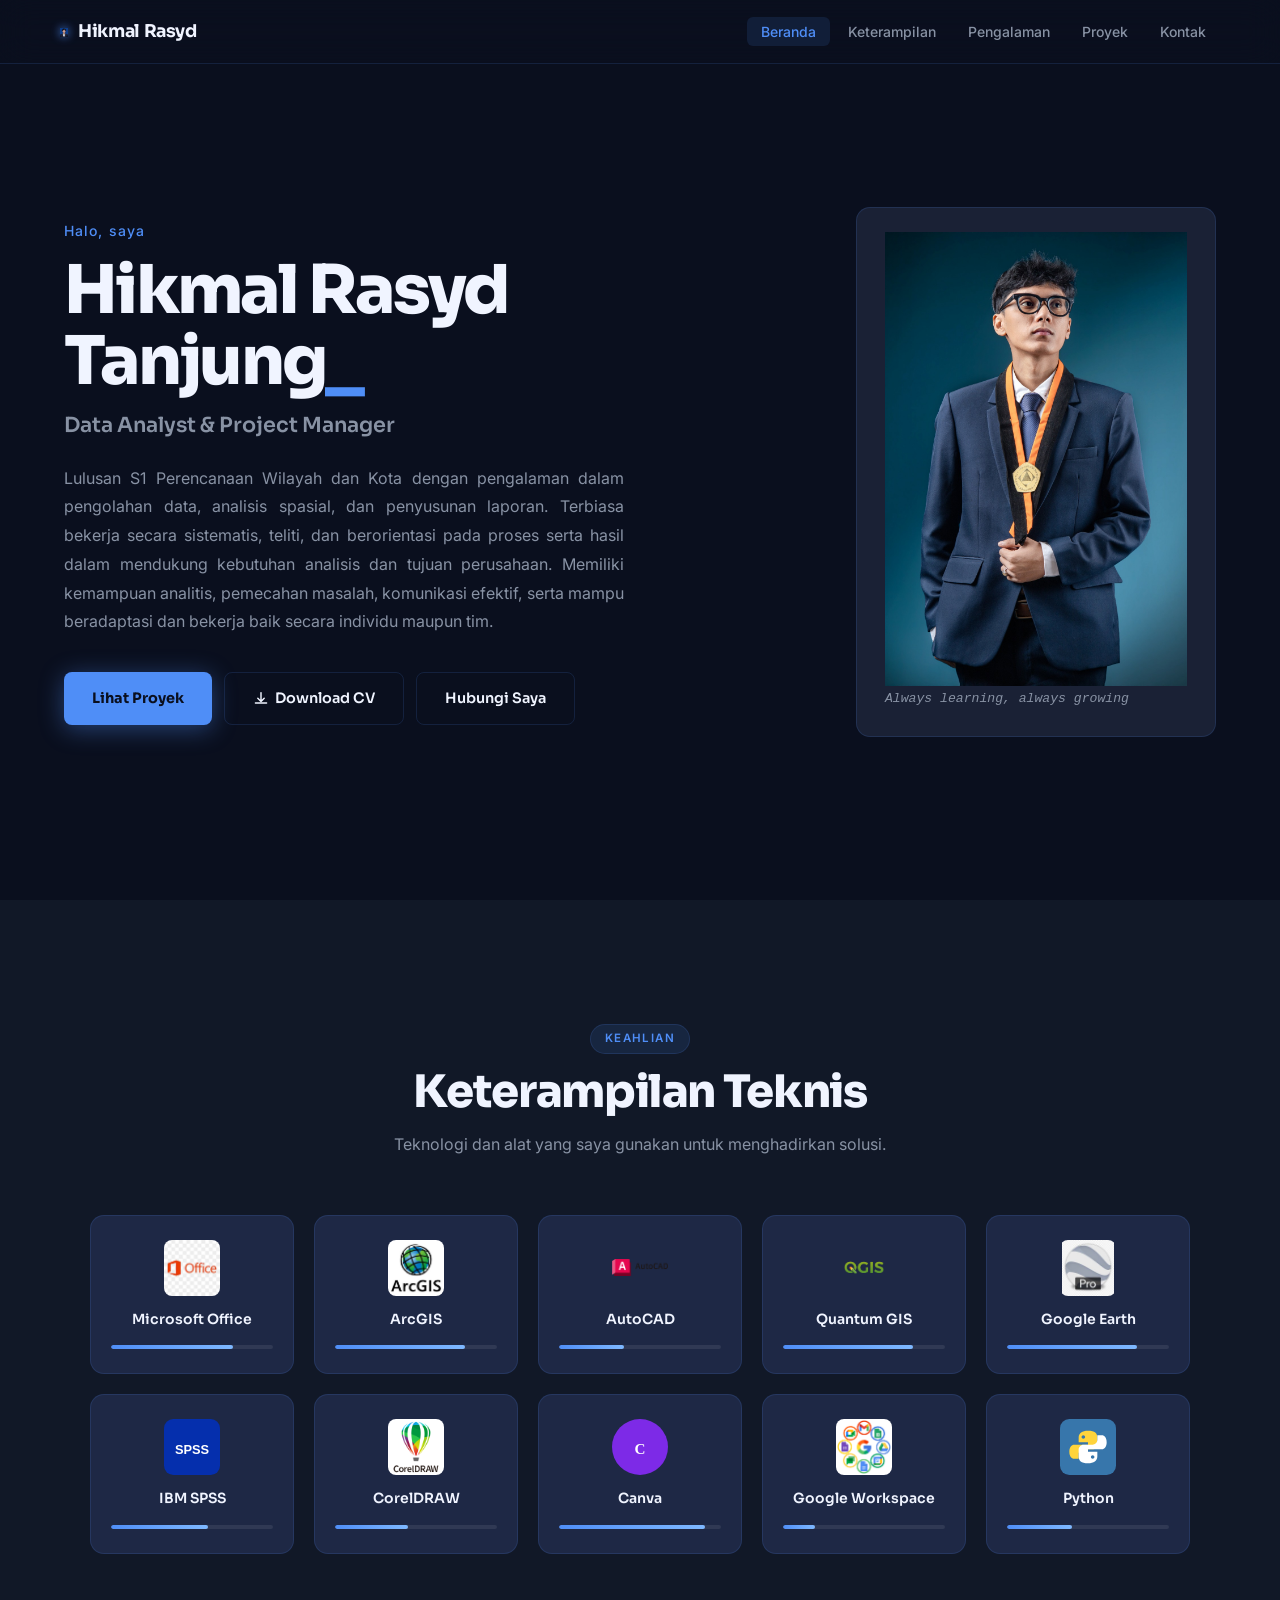
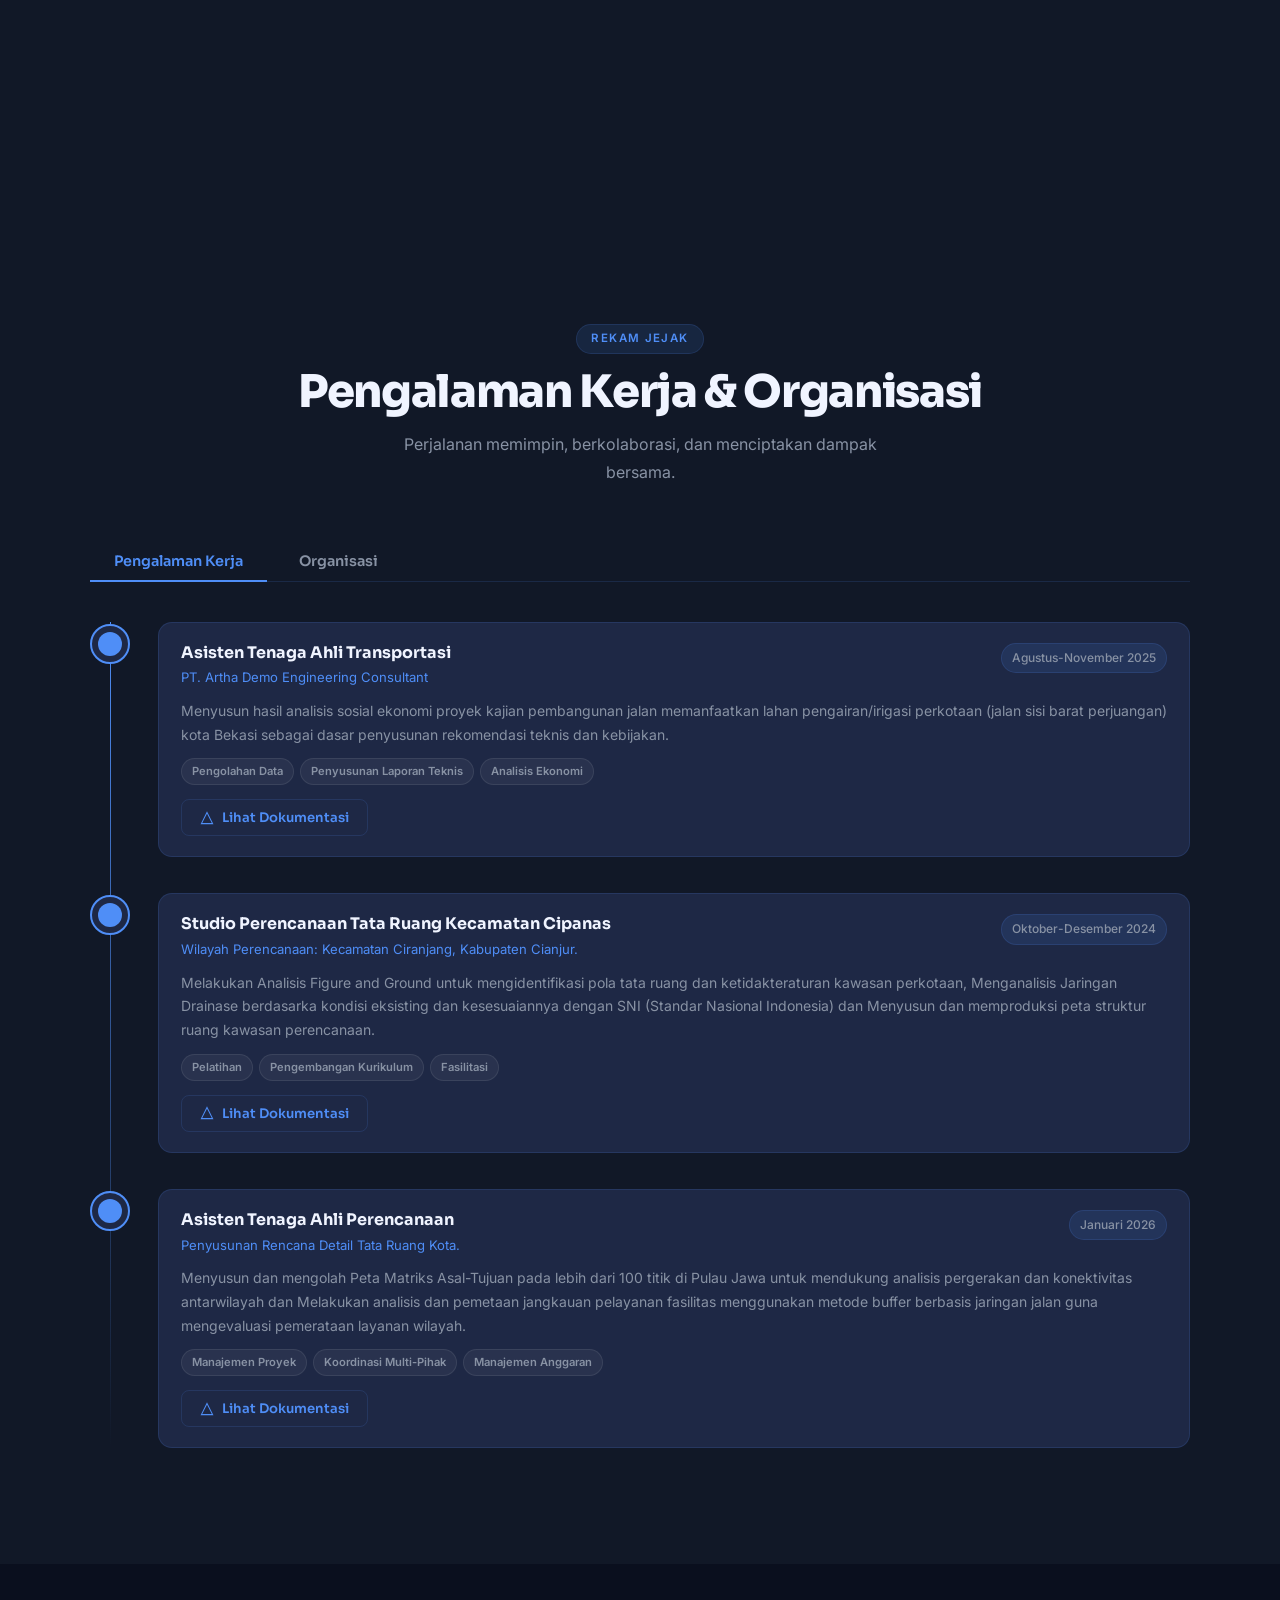
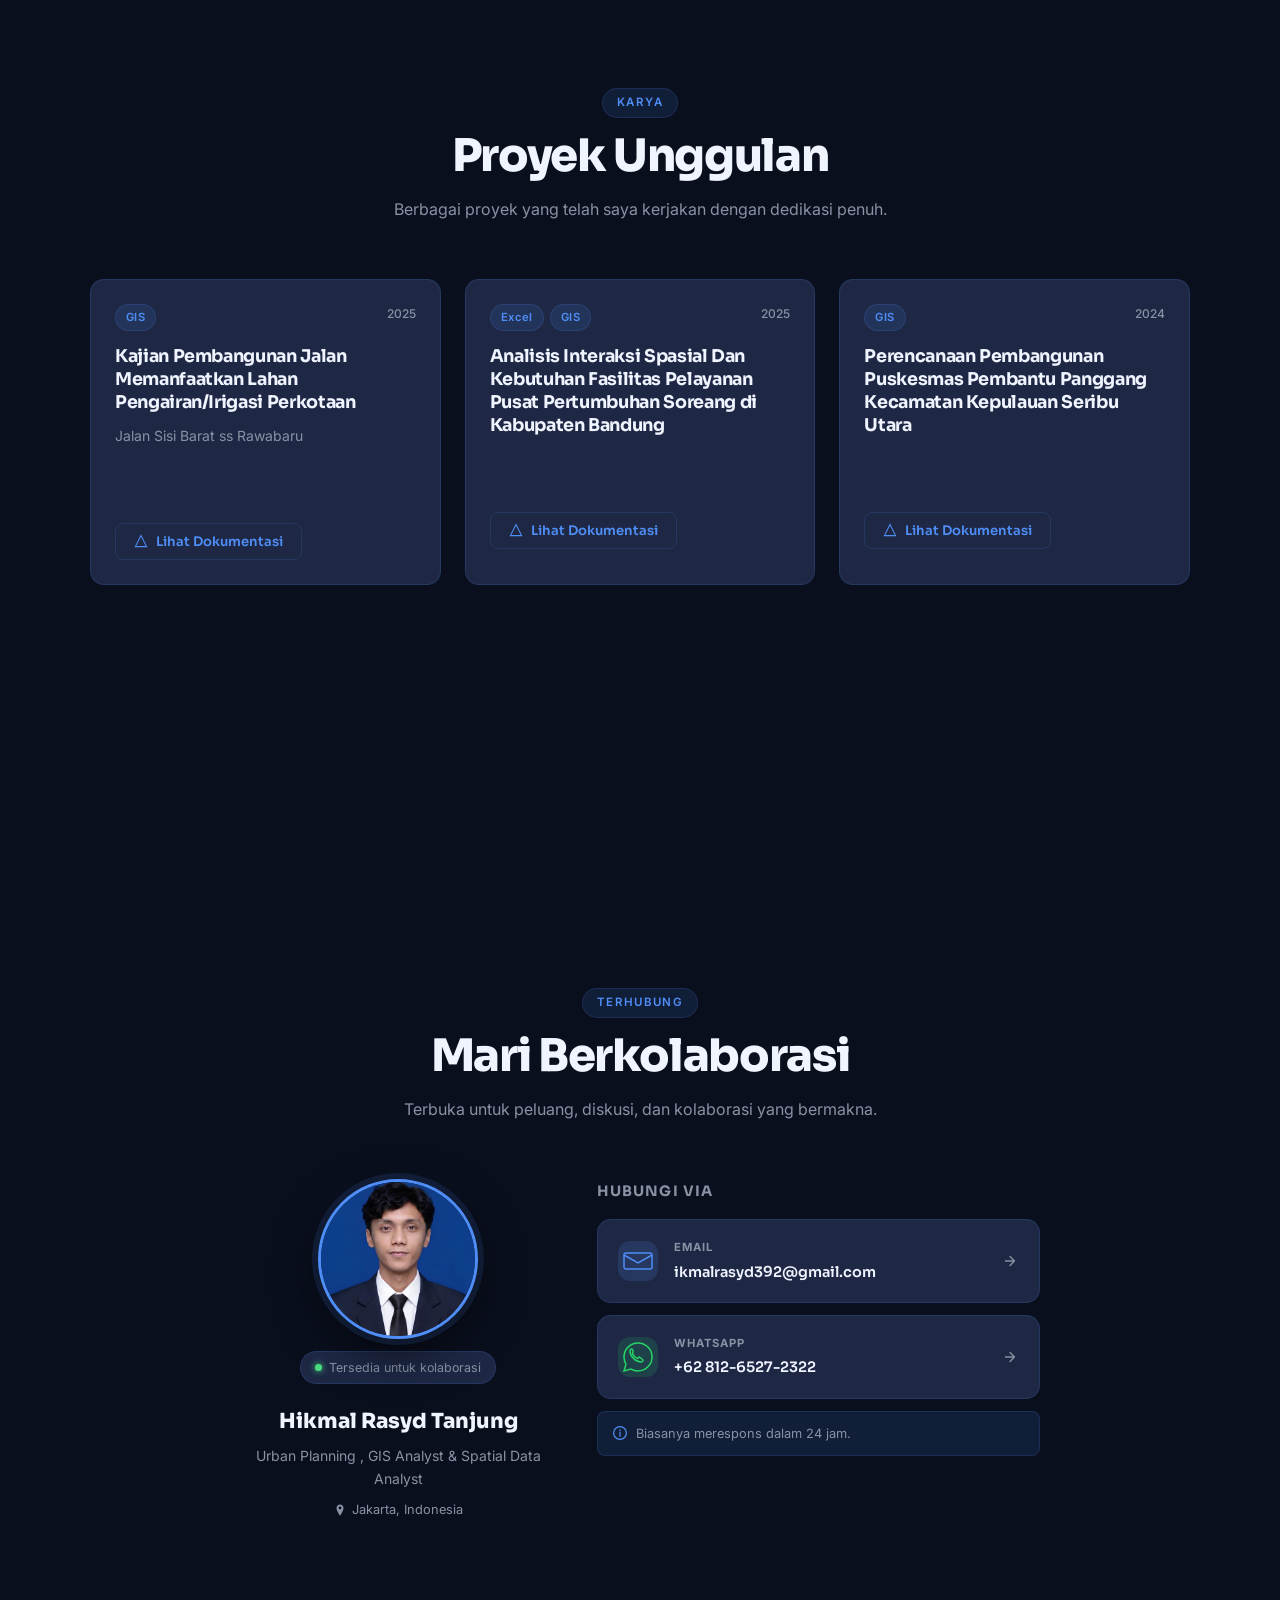
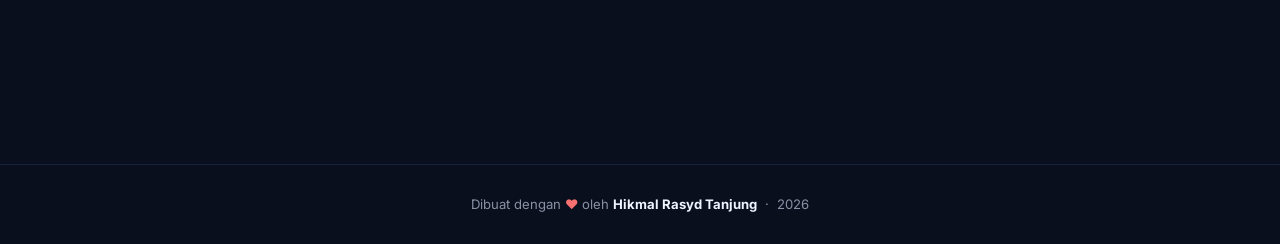
==== index2.html @ 1b9a70b6 "Add files via upload" ====
<!doctype html>
<html lang="id">
  <head>
    <meta charset="UTF-8" />
    <meta name="viewport" content="width=device-width, initial-scale=1.0" />
    <title>HIKMAL RASYD TANJUNG</title>
    <link rel="stylesheet" href="style.css" />
    <link rel="preconnect" href="https://fonts.googleapis.com" />
    <link rel="preconnect" href="https://fonts.gstatic.com" crossorigin />
    <link href="https://fonts.googleapis.com/css2?family=Sora:wght@300;400;600;700;800&family=Inter:wght@300;400;500;600&display=swap"rel="stylesheet" />
    <link rel="stylesheet" href="script.js"/>
  </head>
  <body>
    <!-- ========== NAVBAR ========== -->
    <nav class="navbar" id="navbar">
      <div class="nav-brand">
        <span class="brand-dot"><img src="Foto_Hikmal.jpeg" alt="" /></span>
        <span class="brand-text">Hikmal Rasyd</span>
      </div>
      <ul class="nav-links">
        <li><a href="#hero" class="nav-link active">Beranda</a></li>
        <li><a href="#skills" class="nav-link">Keterampilan</a></li>
        <li><a href="#experience" class="nav-link">Pengalaman</a></li>
        <li><a href="#projects" class="nav-link">Proyek</a></li>
        <li><a href="#contact" class="nav-link">Kontak</a></li>
      </ul>
      <button class="hamburger" id="hamburger" aria-label="Toggle menu">
        <span></span><span></span><span></span>
      </button>
    </nav>

    <!-- ========== HERO ========== -->
    <section class="section" id="hero">
      <div class="hero-scan-line"></div>
      <div class="hero-content">
        <span class="hero-eyebrow">Halo, saya</span>
        <h1 class="hero-name">
          Hikmal Rasyd Tanjung<span class="cursor-blink">_</span>
        </h1>
        <p class="hero-title">Data Analyst &amp; Project Manager</p>
        <p class="hero-desc">
          Lulusan S1 Perencanaan Wilayah dan Kota dengan pengalaman dalam
          pengolahan data, analisis spasial, dan penyusunan laporan. Terbiasa
          bekerja secara sistematis, teliti, dan berorientasi pada proses serta
          hasil dalam mendukung kebutuhan analisis dan tujuan perusahaan.
          Memiliki kemampuan analitis, pemecahan masalah, komunikasi efektif,
          serta mampu beradaptasi dan bekerja baik secara individu maupun tim.
        </p>
        <div class="hero-cta">
          <a href="#projects" class="btn-primary">Lihat Proyek</a>
          <a href="28072026_CV Hikmal Rasyd Tanjung.pdf" download class="btn-ghost">
            <svg
              viewBox="0 0 20 20"
              fill="none"
              style="width: 16px; height: 16px; margin-right: 6px"
            >
              <path
                d="M10 2V13M10 13L6 9M10 13L14 9"
                stroke="currentColor"
                stroke-width="1.8"
                stroke-linecap="round"
                stroke-linejoin="round"
              />
              <path
                d="M3 15H17"
                stroke="currentColor"
                stroke-width="1.8"
                stroke-linecap="round"
              />
            </svg>
            Download CV
          </a>
          <a href="#contact" class="btn-ghost">Hubungi Saya</a>
        </div>
      </div>
      <div class="hero-visual">
        <div class="hero-ring ring-1"></div>
        <div class="hero-ring ring-2"></div>
        <div class="hero-ring ring-3"></div>
        <div class="hero-code-card">
          <div class="code-line">
           <img
                src="WhatsApp Image 2026-10-16 at 13.19.16.jpeg"
          </div>
          <div class="code-line c-comment">
            Always learning, always growing
          </div>
        </div>
      </div>
    </section>

    <!-- ========== SKILLS ========== -->
    <section class="section" id="skills">
      <div class="section-inner">
        <div class="section-header">
          <span class="section-tag">Keahlian</span>
          <h2 class="section-title">Keterampilan Teknis</h2>
          <p class="section-sub">
            Teknologi dan alat yang saya gunakan untuk menghadirkan solusi.
          </p>
        </div>

        <div class="skills-grid">

          <div class="skill-card visible" data-level="75">
            <div class="skill-logo ms ofice">
              <img src="ms.office.jpg" alt="Microsoft Office"
        style="width: 56px;height: 56px;object-fit: contain;border-radius: 8px;" />
            </div>
            <span class="skill-name">Microsoft Office</span>
            <div class="skill-bar"><div class="skill-fill" data-width="75" style="width: 75%;"></div>
            </div>
          </div>

          <div class="skill-card visible" data-level="80">
            <div class="skill-logo ArcGIS">
              <img
                src="arcgis.jpg"
                alt="ArcGIS"
                style="
                  width: 56px;
                  height: 56px;
                  object-fit: contain;
                  border-radius: 8px;
                "
              />
            </div>
            <span class="skill-name">ArcGIS</span>
            <div class="skill-bar">
              <div class="skill-fill" data-width="80" style="width: 80%;"></div>
            </div>
          </div>

          <div class="skill-card visible" data-level="30">
            <div class="skill-logo autocad">
              <img
                src="Autocad.png"
                alt="AutoCAD"
                style="
                  width: 56px;
                  height: 56px;
                  object-fit: contain;
                  border-radius: 8px;
                "
              />
            </div>
            <span class="skill-name">AutoCAD</span>
            <div class="skill-bar">
              <div class="skill-fill" data-width="40" style="width: 40%;"></div>
            </div>
          </div>

          <div class="skill-card visible" data-level="90">
            <div class="skill-logo Quantum GIS">
              <img
                src="qgis.png"
                alt="QGIS"
                style="
                  width: 56px;
                  height: 56px;
                  object-fit: contain;
                  border-radius: 8px;
                "
              />
            </div>
            <span class="skill-name">Quantum GIS</span>
            <div class="skill-bar">
              <div class="skill-fill" data-width="80" style="width: 80%;"></div>
            </div>
          </div>
          <div class="skill-card visible" data-level="80">
            <div class="skill-logo Google Earth"> 
              <img src="google.earth.jpg" alt="Google Earth"
                style="width: 56px;height: 56px;object-fit: contain;border-radius: 8px;" />
            </div>
            <span class="skill-name">Google Earth</span>
            <div class="skill-bar">
              <div class="skill-fill" data-width="80" style="width: 80%;"></div>
            </div>
          </div>

          <div class="skill-card visible" data-level="60">
            <div class="skill-logo spss">
              <svg
                viewBox="0 0 48 48"
                fill="none"
                xmlns="http://www.w3.org/2000/svg"
              >
                <rect width="48" height="48" rx="8" fill="#052FAD" />
                <text
                  x="24"
                  y="30"
                  text-anchor="middle"
                  fill="white"
                  font-size="11"
                  font-weight="bold"
                  font-family="Arial"
                >
                  SPSS
                </text>
              </svg>
            </div>
            <span class="skill-name">IBM SPSS</span>
            <div class="skill-bar">
              <div class="skill-fill" data-width="60" style="width: 60%;"></div>
            </div>
          </div>

          <div class="skill-card visible" data-level="85">
            <div class="skill-logo CorelDRAW">
              <img
                src="coreldraw.png"
                alt="CorelDRAW"
                style="
                  width: 56px;
                  height: 56px;
                  object-fit: contain;
                  border-radius: 8px;
                "
              />
            </div>
            <span class="skill-name">CorelDRAW</span>
            <div class="skill-bar">
              <div class="skill-fill" data-width="45" style="width: 40%;"></div>
            </div>
          </div>

          <div class="skill-card visible" data-level="90">
            <div class="skill-logo canva">
              <svg
                viewBox="0 0 48 48"
                fill="none"
                xmlns="http://www.w3.org/2000/svg"
              >
                <rect width="48" height="48" rx="24" fill="#7D2AE7" />
                <text
                  x="24"
                  y="30"
                  text-anchor="middle"
                  fill="white"
                  font-size="13"
                  font-weight="bold"
                  font-family="Georgia, serif"
                >
                  C
                </text>
              </svg>
            </div>
            <span class="skill-name">Canva</span>
            <div class="skill-bar">
              <div class="skill-fill" data-width="90" style="width: 90%;"></div>
            </div>
          </div>

          <div class="skill-card visible" data-level="90">
            <div class="skill-logo Google Workspace">
              <img
                src="workspace.png"
                alt="Google Workspace"
                style="
                  width: 56px;
                  height: 56px;
                  object-fit: contain;
                  border-radius: 8px;
                "
              />
            </div>
            <span class="skill-name">Google Workspace</span>
            <div class="skill-bar">
              <div class="skill-fill" data-width="20" style="width: 20%;"></div>
            </div>
          </div>

          <div class="skill-card visible" data-level="40">
            <div class="skill-logo python">
              <svg
                viewBox="0 0 48 48"
                fill="none"
                xmlns="http://www.w3.org/2000/svg"
              >
                <rect width="48" height="48" rx="8" fill="#3776AB" />
                <path
                  d="M24 10C19 10 16 12 16 16V20H24V22H12C10 22 8 24 8 28C8 32 10 34 12 34H16V30C16 28 18 26 20 26H28C30 26 32 24 32 22V16C32 12 30 10 24 10ZM20 14C20.8 14 21.5 14.7 21.5 15.5C21.5 16.3 20.8 17 20 17C19.2 17 18.5 16.3 18.5 15.5C18.5 14.7 19.2 14 20 14Z"
                  fill="#FFD43B"
                />
                <path
                  d="M24 38C29 38 32 36 32 32V28H24V26H36C38 26 40 24 40 20C40 16 38 14 36 14H32V18C32 20 30 22 28 22H20C18 22 16 24 16 26V32C16 36 18 38 24 38ZM28 34C27.2 34 26.5 33.3 26.5 32.5C26.5 31.7 27.2 31 28 31C28.8 31 29.5 31.7 29.5 32.5C29.5 33.3 28.8 34 28 34Z"
                  fill="white"
                />
              </svg>
            </div>
            <span class="skill-name">Python</span>
            <div class="skill-bar">
              <div class="skill-fill" data-width="40" style="width: 40%;"></div>
            </div>
          </div>
          </section>

    <!-- ========== EXPERIENCE ========== -->
    <section class="section" id="experience">
      <div class="section-inner">
        <div class="section-header">
          <span class="section-tag">Rekam Jejak</span>
          <h2 class="section-title">Pengalaman Kerja &amp; Organisasi</h2>
          <p class="section-sub">
            Perjalanan memimpin, berkolaborasi, dan menciptakan dampak bersama.
          </p>
        </div>

        <div class="exp-tabs">
          <button class="exp-tab active" data-tab="leadership">
            Pengalaman Kerja
          </button>
          <button class="exp-tab" data-tab="organization">Organisasi</button>
        </div>

        <div class="exp-timeline" id="tab-leadership">
          <div class="timeline-item">
            <div class="timeline-dot"></div>
            <div class="timeline-content">
              <div class="timeline-header">
                <div>
                  <h3 class="timeline-role">Asisten Tenaga Ahli Transportasi</h3>
                  <span class="timeline-org"
                    >PT. Artha Demo Engineering Consultant</span
                  >
                </div>
                <span class="timeline-period">Agustus-November 2025</span>
              </div>
              <p class="timeline-desc">
                Menyusun hasil analisis sosial ekonomi proyek kajian pembangunan jalan memanfaatkan lahan 
pengairan/irigasi perkotaan (jalan sisi barat perjuangan) kota Bekasi sebagai dasar penyusunan 
rekomendasi teknis dan kebijakan.
              </p>
              <div class="timeline-tags">
                <span>Pengolahan Data</span>
                <span>Penyusunan Laporan Teknis</span>
                <span>Analisis Ekonomi</span>
              </div>
              <!-- Tombol buka/tutup dokumentasi -->
              <button class="btn-doc-exp" onclick="toggleExpDoc('doc-exp-1')">
                <svg viewBox="0 0 20 20" fill="none">
                  <path
                    d="M10 2L18 18H2L10 2Z"
                    stroke="currentColor"
                    stroke-width="1.5"
                    fill="none"
                  />
                </svg>
                Lihat Dokumentasi
              </button>

              <!-- Panel foto dokumentasi -->
              <div class="exp-doc" id="doc-exp-1"> 
                <button
                  class="btn-close-exp" onclick="toggleExpDoc('doc-exp-1')">
                  <svg viewBox="0 0 20 20" fill="none">
                    <path
                      d="M4 4L16 16M16 4L4 16"
                      stroke="currentColor"
                      stroke-width="2"
                    />
                  </svg>
                  Tutup Dokumentasi
                </button>

                <div class="exp-doc-grid">
                  <img
                    src="Gambar1.png"
                    alt="Dokumentasi kegiatan 1"
                  />
                  <!-- tambah <img> sebanyak foto yang ada -->
                </div>
              </div>
            </div>
          </div>

          <div class="timeline-item visible">
            <div class="timeline-dot visible"></div>
            <div class="timeline-content visible">
              <div class="timeline-header visible">
                <div>
                  <h3 class="timeline-role">Studio Perencanaan Tata Ruang Kecamatan Cipanas</h3>
                  <span class="timeline-org"
                    >Wilayah Perencanaan: Kecamatan Ciranjang, Kabupaten Cianjur.</span
                  >
                </div>
                <span class="timeline-period"
                  >Oktober-Desember 2024</span
                >
              </div>
              <p class="timeline-desc">
                Melakukan Analisis Figure and Ground untuk mengidentifikasi pola tata ruang dan ketidakteraturan kawasan perkotaan, Menganalisis Jaringan Drainase berdasarka kondisi eksisting dan kesesuaiannya dengan SNI (Standar Nasional Indonesia) dan Menyusun dan memproduksi peta struktur ruang kawasan perencanaan.
              </p>
              <div class="timeline-tags">
                <span>Pelatihan</span>
                <span>Pengembangan Kurikulum</span>
                <span>Fasilitasi</span>
              </div>
              <!-- Tombol buka/tutup dokumentasi -->
              <button class="btn-doc-exp" onclick="toggleExpDoc('doc-exp-2')">
                <svg viewBox="0 0 20 20" fill="none">
                  <path
                    d="M10 2L18 18H2L10 2Z"
                    stroke="currentColor"
                    stroke-width="1.5"
                    fill="none"
                  />
                </svg>
                Lihat Dokumentasi
              </button>

              <!-- Panel foto dokumentasi -->
              <div class="exp-doc" id="doc-exp-2">
                <button
                  class="btn-close-exp"
                  onclick="toggleExpDoc('doc-exp-2')"
                >
                  <svg viewBox="0 0 20 20" fill="none">
                    <path
                      d="M4 4L16 16M16 4L4 16"
                      stroke="currentColor"
                      stroke-width="2"
                    />
                  </svg>
                  Tutup Dokumentasi
                </button>

                <div class="exp-doc-grid">
                  <img
                    src="WhatsApp Image 2026-10-16 at 07.53.31.jpeg"
                    alt="Dokumentasi kegiatan 1"
                  />
                  <img
                    src="WhatsApp Image 2026-10-16 at 07.55.20.jpeg"
                    alt="Dokumentasi kegiatan 2"
                  />
                  <img
                    src="WhatsApp Image 2026-10-16 at 07.55.22.jpeg"
                    alt="Dokumentasi kegiatan 3"
                  />
                  <!-- tambah <img> sebanyak foto yang ada -->
                </div>
              </div>
            </div>
          </div>

          <div class="timeline-item visible">
            <div class="timeline-dot"></div>
            <div class="timeline-content">
              <div class="timeline-header">
                <div>
                  <h3 class="timeline-role">Asisten Tenaga Ahli Perencanaan</h3>
                  <span class="timeline-org"
                    >Penyusunan Rencana Detail Tata Ruang Kota.</span
                  >
                </div>
                <span class="timeline-period">Januari 2026</span>
              </div>
              <p class="timeline-desc">
                Menyusun dan mengolah Peta Matriks Asal-Tujuan pada lebih dari 100 titik di Pulau Jawa untuk
mendukung analisis pergerakan dan konektivitas antarwilayah dan  Melakukan analisis dan pemetaan jangkauan pelayanan fasilitas menggunakan metode buffer
berbasis jaringan jalan guna mengevaluasi pemerataan layanan wilayah.

              </p>
              <div class="timeline-tags">
                <span>Manajemen Proyek</span>
                <span>Koordinasi Multi-Pihak</span>
                <span>Manajemen Anggaran</span>
              </div>
              <!-- Tombol buka/tutup dokumentasi -->
              <button class="btn-doc-exp" onclick="toggleExpDoc('doc-exp-3')">
                <svg viewBox="0 0 20 20" fill="none">
                  <path
                    d="M10 2L18 18H2L10 2Z"
                    stroke="currentColor"
                    stroke-width="1.5"
                    fill="none"
                  />
                </svg>
                Lihat Dokumentasi
              </button>

              <!-- Panel foto dokumentasi -->
              <div class="exp-doc" id="doc-exp-3">
                <button
                  class="btn-close-exp"
                  onclick="toggleExpDoc('doc-exp-3')"
                >
                  <svg viewBox="0 0 20 20" fill="none">
                    <path
                      d="M4 4L16 16M16 4L4 16"
                      stroke="currentColor"
                      stroke-width="2"
                    />
                  </svg>
                  Tutup Dokumentasi
                </button>

                <div class="exp-doc-grid">
                  <img
                    src="Screenshot 2026-10-16 130128.png"
                    alt="Dokumentasi kegiatan 1"
                  />
                  <img
                    src="Screenshot 2026-10-16 130154.png"
                    alt="Dokumentasi kegiatan 2"
                  />
                  <!-- tambah <img> sebanyak foto yang ada -->
                </div>
              </div>
            </div>
          </div>
              <!-- Panel foto dokumentasi -->
              <div class="exp-doc" id="doc-exp-4">
                <button
                  class="btn-close-exp"
                  onclick="toggleExpDoc('doc-exp-4')"
                >
                  <svg viewBox="0 0 20 20" fill="none">
                    <path
                      d="M4 4L16 16M16 4L4 16"
                      stroke="currentColor"
                      stroke-width="2"
                    />
                  </svg>
                  Tutup Dokumentasi
                </button>

                <div class="exp-doc-grid">
                  <img
                    src="dokumentasi_helperteknisi.1.jpeg"
                    alt="Dokumentasi kegiatan 1"
                  />
                  <!-- tambah <img> sebanyak foto yang ada -->
                </div>
              </div>
            </div>
          </div>
        </div>

        <div class="exp-timeline hidden" id="tab-organization">
          <div class="timeline-item">
            <div class="timeline-dot"></div>
            <div class="timeline-content">
              <div class="timeline-header">
                <div>
                  <h3 class="timeline-role">Kepala Divisi Fundraising</h3>
                  <span class="timeline-org"
                    >Himpunan Mahasiswa Planologi - Institut Teknologi Nasional
                    Bandung</span
                  >
                </div>
                <span class="timeline-period"
                  >Februari 2022 - Januari 2024</span
                >
              </div>
              <p class="timeline-desc">
                Berkontribusi aktif dalam berbagai kegiatan organisasi, dari
                kepanitian acara tahunan hingga program pengabdian masyarakat di
                3 desa binaan.
              </p>
              <div class="timeline-tags">
                <span>Kepanitiaan</span>
                <span>Pengabdian Masyarakat</span>
                <span>Hubungan Eksternal</span>
              </div>
              <!-- Tombol buka/tutup dokumentasi -->
              <button class="btn-doc-exp" onclick="toggleExpDoc('doc-exp-5')">
                <svg viewBox="0 0 20 20" fill="none">
                  <path
                    d="M10 2L18 18H2L10 2Z"
                    stroke="currentColor"
                    stroke-width="1.5"
                    fill="none"
                  />
                </svg>
                Lihat Dokumentasi
              </button>

              <!-- Panel foto dokumentasi -->
              <div class="exp-doc" id="doc-exp-5">
                <button
                  class="btn-close-exp"
                  onclick="toggleExpDoc('doc-exp-5')"
                >
                  <svg viewBox="0 0 20 20" fill="none">
                    <path
                      d="M4 4L16 16M16 4L4 16"
                      stroke="currentColor"
                      stroke-width="2"
                    />
                  </svg>
                  Tutup Dokumentasi
                </button>

                <div class="exp-doc-grid">
                  <img src="foto-kegiatan-1.jpg" alt="Dokumentasi kegiatan 1" />
                  <img src="foto-kegiatan-2.jpg" alt="Dokumentasi kegiatan 2" />
                  <img src="foto-kegiatan-3.jpg" alt="Dokumentasi kegiatan 3" />
                  <!-- tambah <img> sebanyak foto yang ada -->
                </div>
              </div>
            </div>
          </div>

          <div class="timeline-item">
            <div class="timeline-dot"></div>
            <div class="timeline-content">
              <div class="timeline-header">
                <div>
                  <h3 class="timeline-role">Anggota Aktif</h3>
                  <span class="timeline-org"
                    >Pusat Penyelamatan Satwa - Animal Lovers of Bangka Island
                    (ALOBI)</span
                  >
                </div>
                <span class="timeline-period"
                  >September 2015 - Januari 2017</span
                >
              </div>
              <p class="timeline-desc">
                Menyediakan analisis data untuk mendukung program kerja BEM,
                termasuk survei kebutuhan mahasiswa yang diikuti 800+ responden.
              </p>
              <div class="timeline-tags">
                <span>Analisis Data</span>
                <span>Survei</span>
                <span>Pelaporan</span>
              </div>
              <!-- Tombol buka/tutup dokumentasi -->
              <button class="btn-doc-exp" onclick="toggleExpDoc('doc-exp-6')">
                <svg viewBox="0 0 20 20" fill="none">
                  <path
                    d="M10 2L18 18H2L10 2Z"
                    stroke="currentColor"
                    stroke-width="1.5"
                    fill="none"
                  />
                </svg>
                Lihat Dokumentasi
              </button>

              <!-- Panel foto dokumentasi -->
              <div class="exp-doc" id="doc-exp-6">
                <button
                  class="btn-close-exp"
                  onclick="toggleExpDoc('doc-exp-6')"
                >
                  <svg viewBox="0 0 20 20" fill="none">
                    <path
                      d="M4 4L16 16M16 4L4 16"
                      stroke="currentColor"
                      stroke-width="2"
                    />
                  </svg>
                  Tutup Dokumentasi
                </button>

                <div class="exp-doc-grid">
                  <img src="foto-kegiatan-1.jpg" alt="Dokumentasi kegiatan 1" />
                  <img src="foto-kegiatan-2.jpg" alt="Dokumentasi kegiatan 2" />
                  <img src="foto-kegiatan-3.jpg" alt="Dokumentasi kegiatan 3" />
                  <!-- tambah <img> sebanyak foto yang ada -->
                </div>
              </div>
            </div>
          </div>
        </div>
      </div>
    </section>

    <!-- ========== PROJECTS ========== -->
    <section class="section" id="projects">
      <div class="section-inner">
        <div class="section-header">
          <span class="section-tag">Karya</span>
          <h2 class="section-title">Proyek Unggulan</h2>
          <p class="section-sub">
            Berbagai proyek yang telah saya kerjakan dengan dedikasi penuh.
          </p>
        </div>

        <div class="projects-grid">
          <!-- Project 1 -->
          <article class="project-card visible" id="proj-1">
            <div class="project-front">
              <div class="project-header">
                <div class="project-tags">
                  <span class="tag">GIS</span>
                </div>
                <span class="project-year">2025</span>
              </div>
              <h3 class="project-title">Kajian Pembangunan Jalan Memanfaatkan Lahan Pengairan/Irigasi Perkotaan</h3>
              <p class="project-desc">
                Jalan Sisi Barat ss Rawabaru
              </p>
              <div class="project-tools">
                <div class="">
                  <svg viewBox="0 0 20 20">
                    <rect width="20" height="20" rx="3" fill="#217346" />
                    <path
                      d="M8 5L10 10L12 5H14L11.5 10L14 15H12L10 10L8 15H6L8.5 10L6 5H8Z"
                      fill="white"
                    />
                  </svg>
                </div>
                <div class="">
                  <svg viewBox="0 0 20 20">
                    <rect width="20" height="20" rx="3" fill="#052FAD" />
                    <text
                      x="10"
                      y="14"
                      text-anchor="middle"
                      fill="white"
                      font-size="5"
                      font-weight="bold"
                    >
                      SPSS
                    </text>
                  </svg>
                </div>
              </div>
              <button class="btn-doc-exp" onclick="toggleExpDoc('doc-proj-1')">
                <svg viewBox="0 0 20 20" fill="none">
                  <path
                    d="M10 2L18 18H2L10 2Z"
                    stroke="currentColor"
                    stroke-width="1.5"
                    fill="none"
                  />
                </svg>
                Lihat Dokumentasi
              </button>
            </div>
            <div class="project-doc" id="doc-proj-1">
              <button class="btn-close-exp" onclick="toggleExpDoc ('doc-proj-1')">
                <svg viewBox="0 0 20 20" fill="none">
                  <path
                    d="M4 4L16 16M16 4L4 16"
                    stroke="currentColor"
                    stroke-width="2"
                  />
                </svg>
                Tutup Dokumentasi
              </button>
              <h4>Dokumentasi Proyek</h4>
              <div class="doc-content">
                <div class="doc-section">
                  <h5>Tujuan</h5>
                  <p>
                    Tujuan dari kegiatan Kajian Pembangunan Jalan Memanfaatkan Lahan
Pengairan/Irigasi Perkotaan (Jalan Sisi Barat SS Rawabaru), adalah sebagai berikut:
1) Mengidentifikasi kondisi eksisting jaringan irigasi;
2) Menilai kelayakan teknis dan lingkungan pembangunan jalan; dan
3) Memberikan rekomendasi desain dan mitigasi dampak terhadap sistem pengairan.
                  </p>
                </div>
                <div class="exp-doc-grid">
                  <img src="Screenshot 2026-10-19 212007.png" alt="Dokumentasi proyek 1" />
                  <img src="Screenshot 2026-10-19 212033.png" alt="Dokumentasi proyek 2" />
                  <img src="Screenshot 2026-10-19 212111.png" alt="Dokumentasi proyek 3" />
                </div>
              </div>
            </div>
          </article>

          <!-- Project 2 -->
          <article class="project-card visible" id="proj-2">
            <div class="project-front">
              <div class="project-header">
                <div class="project-tags">
                  <span class="tag">Excel</span>
                  <span class="tag">GIS</span>
                </div>
                <span class="project-year">2025</span>
              </div>
              <h3 class="project-title">Analisis Interaksi Spasial Dan Kebutuhan Fasilitas Pelayanan Pusat Pertumbuhan Soreang di Kabupaten Bandung</h3>
              <p class="project-desc">
              </p>
              <div class="project-tools">
                <div class="">
                  <svg viewBox="0 0 20 20">
                    <rect width="20" height="20" rx="3" fill="#E8762D" />
                    <rect x="9" y="4" width="2" height="12" fill="white" />
                    <rect x="4" y="9" width="12" height="2" fill="white" />
                  </svg>
                </div>
                <div class="">
                  <svg viewBox="0 0 20 20">
                    <rect width="20" height="20" rx="3" fill="#3776AB" />
                    <text
                      x="10"
                      y="14"
                      text-anchor="middle"
                      fill="#FFD43B"
                      font-size="8"
                      font-weight="bold"
                    >
                      Py
                    </text>
                  </svg>
                </div>
              </div>
              <button class="btn-doc-exp" onclick="toggleExpDoc('doc-proj-2')">
                <svg viewBox="0 0 20 20" fill="none">
                  <path
                    d="M10 2L18 18H2L10 2Z"
                    stroke="currentColor"
                    stroke-width="1.5"
                    fill="none"
                  />
                </svg>
                Lihat Dokumentasi
              </button>
            </div>
            <div class="project-doc" id="doc-proj-2">
              <button class="btn-close-exp" onclick="toggleExpDoc('doc-proj-2')">
                <svg viewBox="0 0 20 20" fill="none">
                  <path
                    d="M4 4L16 16M16 4L4 16"
                    stroke="currentColor"
                    stroke-width="2"
                  />
                </svg>
                Tutup Dokumentasi
              </button>
              <h4>Dokumentasi Proyek</h4>
              <div class="doc-content">
                <div class="doc-section">
                  <h5>Tujuan</h5>
                  <p>
                    Tujuan adalah untuk menganalisis tingkat interaksi spasial
antara Pusat Pertumbuhan Soreang dengan wilayah hinterland-nya, serta
mengevaluasi pemenuhan kebutuhan fasilitas pelayanan di Kecamatan Soreang
guna memperkuat fungsinya sebagai pusat pertumbuhan di Kabupaten Bandung.
                  </p>
                </div>
                <div class="exp-doc-grid">
                  <img src="peta skrips.png" alt="Dokumentasi proyek 1" />
                  <img src="buffer.png" alt="Dokumentasi proyek 2" />
                </div>
              </div>
            </div>
          </article>

          <!-- Project 3 -->
          <article class="project-card" id="proj-3">
            <div class="project-front">
              <div class="project-header">
                <div class="project-tags">
                  <span class="tag">GIS</span>
                </div>
                <span class="project-year">2024</span>
              </div>
              <h3 class="project-title">
                Perencanaan Pembangunan Puskesmas Pembantu Panggang Kecamatan Kepulauan Seribu Utara
              </h3>
              <p class="project-desc">
              </p>
              <div class="project-tools">
                <div class="">
                  <svg viewBox="0 0 20 20">
                    <rect width="20" height="20" rx="3" fill="#B7472A" />
                    <path
                      d="M7 6h5c1.5 0 2.5 1 2.5 2.5S13.5 11 12 11H9.5V14H7V6ZM9.5 8.5V9H12C12.3 9 12.5 8.8 12.5 8.5S12.3 8 12 8H9.5V8.5Z"
                      fill="white"
                    />
                  </svg>
                </div>
                <div class="">
                  <svg viewBox="0 0 20 20">
                    <rect width="20" height="20" rx="10" fill="#7D2AE7" />
                    <text
                      x="10"
                      y="14"
                      text-anchor="middle"
                      fill="white"
                      font-size="9"
                      font-weight="bold"
                    >
                      C
                    </text>
                  </svg>
                </div>
              </div>
              <button class="btn-doc-exp" onclick="toggleExpDoc ('doc-proj-3')">
                <svg viewBox="0 0 20 20" fill="none">
                  <path
                    d="M10 2L18 18H2L10 2Z"
                    stroke="currentColor"
                    stroke-width="1.5"
                    fill="none"
                  />
                </svg>
                Lihat Dokumentasi
              </button>
            </div>
            <div class="project-doc" id="doc-proj-3">
              <button class="btn-close-doc" onclick="toggleExpDoc ('doc-proj-3')">
                <svg viewBox="0 0 20 20" fill="none">
                  <path
                    d="M4 4L16 16M16 4L4 16"
                    stroke="currentColor"
                    stroke-width="2"
                  />
                </svg>
                Tutup Dokumentasi
              </button>
              <h4>Dokumentasi Proyek</h4>
              <div class="doc-content">
                <div class="doc-section">
                  <h5>Tujuan</h5>
                  <p>
                    Terlaksananya  Perencanaan  X-1  Pembangunan  Puskesmas  Pembantu  (Pustu) Pulau  Panggang  secara  komprehensif  dari  berbagai  aspek  secara  rinci  dan lengkap  yang  menghasilkan  lembar  kerja  teknis  dan  non  teknis  berupa  Detail Engineering Design  dan Rencana Anggaran Biaya Bangunan.
                  </p>
                </div>
                <div class="exp-doc-grid">
                  <img src="Screenshot 2026-10-19 214612.png" alt="Dokumentasi proyek 1" />
                  <img src="WhatsApp Image 2026-10-19 at 21.44.54.jpeg" alt="Dokumentasi proyek 2" />
                </div>
              </div>
            </div>
          </article>
    </section>

    <!-- ========== CONTACT ========== -->
    <section class="section" id="contact">
      <div class="section-inner">
        <div class="section-header">
          <span class="section-tag">Terhubung</span>
          <h2 class="section-title">Mari Berkolaborasi</h2>
          <p class="section-sub">
            Terbuka untuk peluang, diskusi, dan kolaborasi yang bermakna.
          </p>
        </div>

        <div class="contact-layout">
          <div class="contact-profile">
            <div class="profile-photo-wrapper">
              <div class="profile-photo">
                <!-- Ganti src dengan foto Anda -->
                <img
                  src="Foto_Hikmal.jpeg"
                  alt="Foto Profil"
                  onerror="
                    this.style.display = 'none';
                    this.nextElementSibling.style.display = 'flex';
                  "
                />
                <div class="profile-placeholder">
                  <svg
                    viewBox="0 0 80 80"
                    fill="none"
                    xmlns="http://www.w3.org/2000/svg"
                  >
                    <circle
                      cx="40"
                      cy="32"
                      r="16"
                      fill="#4F8EF7"
                      opacity="0.8"
                    />
                    <path
                      d="M8 72C8 54 20 46 40 46C60 46 72 54 72 72"
                      stroke="#4F8EF7"
                      stroke-width="4"
                      stroke-linecap="round"
                      opacity="0.8"
                    />
                  </svg>
                </div>
              </div>
              <div class="profile-status">
                <span class="status-dot"></span>
                Tersedia untuk kolaborasi
              </div>
            </div>
            <div class="profile-info">
              <h3 class="profile-name">Hikmal Rasyd Tanjung</h3>
              <p class="profile-role">
                Urban Planning , GIS Analyst &amp; Spatial Data Analyst
              </p>
              <p class="profile-location">
                <svg viewBox="0 0 20 20" fill="none">
                  <path
                    d="M10 2C7.24 2 5 4.24 5 7C5 11 10 18 10 18C10 18 15 11 15 7C15 4.24 12.76 2 10 2ZM10 9C8.9 9 8 8.1 8 7C8 5.9 8.9 5 10 5C11.1 5 12 5.9 12 7C12 8.1 11.1 9 10 9Z"
                    fill="currentColor"
                  />
                </svg>
                Jakarta, Indonesia
              </p>
            </div>
          </div>

          <div class="contact-channels">
            <h3 class="channels-title">Hubungi via</h3>
            <a href="mailto:ikmalrasyd392@gmail.com" class="contact-card email-card">
              <div class="contact-icon">
                <svg
                  viewBox="0 0 40 40"
                  fill="none"
                  xmlns="http://www.w3.org/2000/svg"
                >
                  <rect
                    width="40"
                    height="40"
                    rx="12"
                    fill="#4F8EF7"
                    fill-opacity="0.15"
                  />
                  <path
                    d="M8 12H32C33.1 12 34 12.9 34 14V26C34 27.1 33.1 28 32 28H8C6.9 28 6 27.1 6 26V14C6 12.9 6.9 12 8 12Z"
                    stroke="#4F8EF7"
                    stroke-width="1.5"
                  />
                  <path
                    d="M34 14L20 22L6 14"
                    stroke="#4F8EF7"
                    stroke-width="1.5"
                  />
                </svg>
              </div>
              <div class="contact-info">
                <span class="contact-type">Email</span>
                <span class="contact-value">ikmalrasyd392@gmail.com</span>
              </div>
              <svg class="contact-arrow" viewBox="0 0 20 20" fill="none">
                <path
                  d="M5 10H15M15 10L10 5M15 10L10 15"
                  stroke="currentColor"
                  stroke-width="1.5"
                  stroke-linecap="round"
                />
              </svg>
            </a>

            <a
              href="https://wa.me/+6281265272322"
              target="_blank"
              rel="noopener noreferrer"
              class="contact-card wa-card"
            >
              <div class="contact-icon">
                <svg
                  viewBox="0 0 40 40"
                  fill="none"
                  xmlns="http://www.w3.org/2000/svg"
                >
                  <rect
                    width="40"
                    height="40"
                    rx="12"
                    fill="#25D366"
                    fill-opacity="0.15"
                  />
                  <path
                    d="M20 6C12.27 6 6 12.27 6 20C6 22.59 6.71 25.02 7.94 27.1L6 34L13.08 32.09C15.1 33.25 17.47 33.93 20 33.93C27.73 33.93 34 27.66 34 19.93C34 12.27 27.73 6 20 6Z"
                    stroke="#25D366"
                    stroke-width="1.5"
                  />
                  <path
                    d="M14.5 16.5C14.5 16.5 15 18 16.5 19.5C18 21 19.5 21.5 19.5 21.5L21 20C21 20 22 20.5 23.5 21.5C25 22.5 25 23.5 25 23.5C25 23.5 24.5 25 23 25C21.5 25 18 24 15.5 21.5C13 19 12 15.5 12 14C12 12.5 13.5 12 13.5 12C13.5 12 14.5 12 15 13.5C15.5 15 14.5 16.5 14.5 16.5Z"
                    stroke="#25D366"
                    stroke-width="1.5"
                    stroke-linecap="round"
                    stroke-linejoin="round"
                  />
                </svg>
              </div>
              <div class="contact-info">
                <span class="contact-type">WhatsApp</span>
                <span class="contact-value">+62 812-6527-2322</span>
              </div>
              <svg class="contact-arrow" viewBox="0 0 20 20" fill="none">
                <path
                  d="M5 10H15M15 10L10 5M15 10L10 15"
                  stroke="currentColor"
                  stroke-width="1.5"
                  stroke-linecap="round"
                />
              </svg>
            </a>

            <div class="contact-note">
              <svg viewBox="0 0 20 20" fill="none">
                <path
                  d="M10 2C5.58 2 2 5.58 2 10C2 14.42 5.58 18 10 18C14.42 18 18 14.42 18 10C18 5.58 14.42 2 10 2ZM10 14V9M10 7V6"
                  stroke="currentColor"
                  stroke-width="1.5"
                  stroke-linecap="round"
                />
              </svg>
              Biasanya merespons dalam 24 jam.
            </div>
          </div>
        </div>
      </div>
    </section>

    <!-- ========== FOOTER ========== -->
    <footer class="footer">
      <p>
        Dibuat dengan <span class="heart">♥</span> oleh
        <strong>Hikmal Rasyd Tanjung</strong> &nbsp;·&nbsp;
        <span id="footer-year"></span>
      </p>
    </footer>
    <script src="script.js"></script>
  </body>
</html><script>
        function toggleExpDoc(id) {
            const docElement = document.getElementById(id);
            if (docElement) {
                docElement.classList.toggle('open');
            }
        }
    </script> 
</body>
</html>
---- style.css ----
/* =============================================
   DESIGN TOKENS
   ============================================= */
:root {
  --navy: #0a0f1e;
  --slate: #111827;
  --slate-mid: #1a2135;
  --slate-card: #1e2845;
  --border: rgba(79, 142, 247, 0.15);
  --accent: #4f8ef7;
  --accent-dim: rgba(79, 142, 247, 0.12);
  --text: #f0f4ff;
  --muted: #8892a4;
  --green: #25d366;
  --font-disp: "Sora", sans-serif;
  --font-body: "Inter", sans-serif;
  --radius: 14px;
  --radius-sm: 8px;
  --nav-h: 64px;
  --ease: cubic-bezier(0.4, 0, 0.2, 1);
}

/* =============================================
   RESET & BASE
   ============================================= */
*,
*::before,
*::after {
  box-sizing: border-box;
  margin: 0;
  padding: 0;
}

html {
  scroll-behavior: smooth;
  scroll-padding-top: var(--nav-h);
}

body {
  background: var(--navy);
  color: var(--text);
  font-family: var(--font-body);
  font-size: 15px;
  line-height: 1.7;
  overflow-x: hidden;
}

img {
  max-width: 100%;
  display: block;
}
a {
  text-decoration: none;
  color: inherit;
}
ul {
  list-style: none;
}
button {
  cursor: pointer;
  border: none;
  background: none;
  font-family: inherit;
}

/* =============================================
   SCROLLBAR
   ============================================= */
::-webkit-scrollbar {
  width: 6px;
}
::-webkit-scrollbar-track {
  background: var(--navy);
}
::-webkit-scrollbar-thumb {
  background: var(--accent);
  border-radius: 3px;
}

/* =============================================
   NAVBAR
   ============================================= */
.navbar {
  position: fixed;
  top: 0;
  left: 0;
  right: 0;
  height: var(--nav-h);
  display: flex;
  align-items: center;
  justify-content: space-between;
  padding: 0 clamp(16px, 5vw, 60px);
  background: rgba(10, 15, 30, 0.8);
  backdrop-filter: blur(16px);
  border-bottom: 1px solid var(--border);
  z-index: 1000;
  transition: background 0.3s var(--ease);
}

.navbar.scrolled {
  background: rgba(10, 15, 30, 0.98);
}

.nav-brand {
  display: flex;
  align-items: center;
  gap: 10px;
  font-family: var(--font-disp);
  font-weight: 700;
  font-size: 1.1rem;
  letter-spacing: -0.02em;
}

.brand-dot {
  width: 8px;
  height: 8px;
  border-radius: 50%;
  background: var(--accent);
  box-shadow: 0 0 10px var(--accent);
  animation: pulse-dot 2s ease-in-out infinite;
}

@keyframes pulse-dot {
  0%,
  100% {
    opacity: 1;
    transform: scale(1);
  }
  50% {
    opacity: 0.6;
    transform: scale(0.8);
  }
}

.nav-links {
  display: flex;
  align-items: center;
  gap: 4px;
}

.nav-link {
  padding: 6px 14px;
  border-radius: 6px;
  font-size: 0.875rem;
  font-weight: 500;
  color: var(--muted);
  transition:
    color 0.2s,
    background 0.2s;
}

.nav-link:hover,
.nav-link.active {
  color: var(--text);
  background: var(--accent-dim);
}

.nav-link.active {
  color: var(--accent);
}

.hamburger {
  display: none;
  flex-direction: column;
  gap: 5px;
  padding: 4px;
}

.hamburger span {
  display: block;
  width: 22px;
  height: 2px;
  background: var(--text);
  border-radius: 2px;
  transition:
    transform 0.3s var(--ease),
    opacity 0.3s;
}

.hamburger.open span:nth-child(1) {
  transform: translateY(7px) rotate(45deg);
}
.hamburger.open span:nth-child(2) {
  opacity: 0;
}
.hamburger.open span:nth-child(3) {
  transform: translateY(-7px) rotate(-45deg);
}

/* =============================================
   SECTIONS
   ============================================= */
.section {
  min-height: 100vh;
  padding: calc(var(--nav-h) + 60px) clamp(16px, 5vw, 80px) 80px;
  position: relative;
}

.section-inner {
  max-width: 1100px;
  margin: 0 auto;
}

.section-header {
  text-align: center;
  margin-bottom: 56px;
}

.section-tag {
  display: inline-block;
  font-size: 0.72rem;
  font-weight: 600;
  letter-spacing: 0.12em;
  text-transform: uppercase;
  color: var(--accent);
  background: var(--accent-dim);
  border: 1px solid var(--border);
  border-radius: 20px;
  padding: 4px 14px;
  margin-bottom: 12px;
}

.section-title {
  font-family: var(--font-disp);
  font-size: clamp(1.8rem, 4vw, 2.8rem);
  font-weight: 800;
  letter-spacing: -0.03em;
  line-height: 1.2;
  margin-bottom: 12px;
}

.section-sub {
  color: var(--muted);
  font-size: 1rem;
  max-width: 500px;
  margin: 0 auto;
}

/* =============================================
   HERO
   ============================================= */
#hero {
  display: flex;
  align-items: center;
  justify-content: space-between;
  gap: 40px;
  overflow: hidden;
}

.hero-scan-line {
  position: absolute;
  top: 0;
  left: 0;
  right: 0;
  height: 1px;
  background: linear-gradient(90deg, transparent, var(--accent), transparent);
  opacity: 0;
  animation: scan 6s ease-in-out 0.5s infinite;
}

@keyframes scan {
  0% {
    top: 0;
    opacity: 0;
  }
  5% {
    opacity: 0.6;
  }
  95% {
    opacity: 0.3;
  }
  100% {
    top: 100%;
    opacity: 0;
  }
}

.hero-content {
  max-width: 560px;
  z-index: 1;
}

.hero-eyebrow {
  display: block;
  font-size: 0.875rem;
  font-weight: 500;
  color: var(--accent);
  letter-spacing: 0.08em;
  margin-bottom: 12px;
  opacity: 0;
  animation: fade-up 0.7s var(--ease) 0.2s forwards;
}

.hero-name {
  font-family: var(--font-disp);
  font-size: clamp(2.4rem, 6vw, 4.2rem);
  font-weight: 800;
  letter-spacing: -0.04em;
  line-height: 1.05;
  margin-bottom: 12px;
  opacity: 0;
  animation: fade-up 0.7s var(--ease) 0.35s forwards;
}

.cursor-blink {
  color: var(--accent);
  animation: blink 1.1s step-end infinite;
}

@keyframes blink {
  0%,
  100% {
    opacity: 1;
  }
  50% {
    opacity: 0;
  }
}

.hero-title {
  font-family: var(--font-disp);
  font-size: clamp(1rem, 2vw, 1.3rem);
  font-weight: 600;
  color: var(--muted);
  margin-bottom: 20px;
  opacity: 0;
  animation: fade-up 0.7s var(--ease) 0.5s forwards;
}

.hero-desc {
  color: var(--muted);
  font-size: 1rem;
  line-height: 1.8;
  margin-bottom: 36px;
  text-align: justify;
  text-justify: inter-word; /* <-- Tambahkan baris ini */
  opacity: 0;
  animation: fade-up 0.7s var(--ease) 0.65s forwards;
}

.hero-cta {
  display: flex;
  gap: 12px;
  flex-wrap: wrap;
  opacity: 0;
  animation: fade-up 0.7s var(--ease) 0.8s forwards;
}

.btn-primary {
  display: inline-flex;
  align-items: center;
  padding: 13px 28px;
  background: var(--accent);
  color: var(--navy);
  font-family: var(--font-disp);
  font-weight: 700;
  font-size: 0.9rem;
  border-radius: var(--radius-sm);
  transition:
    transform 0.2s,
    box-shadow 0.2s;
  box-shadow: 0 4px 24px rgba(79, 142, 247, 0.4);
}

.btn-primary:hover {
  transform: translateY(-2px);
  box-shadow: 0 8px 32px rgba(79, 142, 247, 0.55);
}

.btn-ghost {
  display: inline-flex;
  align-items: center;
  padding: 13px 28px;
  border: 1px solid var(--border);
  border-radius: var(--radius-sm);
  font-family: var(--font-disp);
  font-weight: 600;
  font-size: 0.9rem;
  color: var(--text);
  transition:
    border-color 0.2s,
    background 0.2s,
    transform 0.2s;
}

.btn-ghost:hover {
  border-color: var(--accent);
  background: var(--accent-dim);
  transform: translateY(-2px);
}

/* Hero Visual */
.hero-visual {
  position: relative;
  width: 360px;
  height: 360px;
  flex-shrink: 0;
  display: flex;
  align-items: center;
  justify-content: center;
  opacity: 0;
  animation: fade-in 1s var(--ease) 0.9s forwards;
}

@keyframes fade-in {
  to {
    opacity: 1;
  }
}
@keyframes fade-up {
  to {
    opacity: 1;
    transform: translateY(0);
  }
  from {
    transform: translateY(20px);
  }
}

.hero-ring {
  position: absolute;
  border-radius: 50%;
  border: 1px solid var(--border);
}

.ring-1 {
  width: 200px;
  height: 200px;
  animation: spin 20s linear infinite;
}
.ring-2 {
  width: 280px;
  height: 280px;
  animation: spin 32s linear infinite reverse;
  border-style: dashed;
}
.ring-3 {
  width: 350px;
  height: 350px;
  animation: spin 50s linear infinite;
}

@keyframes spin {
  to {
    transform: rotate(360deg);
  }
}

.hero-code-card {
  background: var(--slate-mid);
  border: 1px solid var(--border);
  border-radius: var(--radius);
  padding: 24px 28px;
  font-family: "Courier New", monospace;
  font-size: 0.82rem;
  line-height: 2;
  z-index: 1;
  backdrop-filter: blur(8px);
}

.code-line {
  white-space: nowrap;
}
.c-key {
  color: #ff79c6;
}
.c-var {
  color: #8be9fd;
}
.c-str {
  color: #f1fa8c;
}
.c-fn {
  color: #50fa7b;
}
.c-comment {
  color: var(--muted);
  font-style: italic;
}

/* =============================================
   SKILLS
   ============================================= */
#skills {
  background: var(--slate);
}

.skills-grid {
  display: grid;
  grid-template-columns: repeat(auto-fill, minmax(200px, 1fr));
  gap: 20px;
}

.skill-card {
  background: var(--slate-card);
  border: 1px solid var(--border);
  border-radius: var(--radius);
  padding: 24px 20px;
  text-align: center;
  transition:
    transform 0.25s var(--ease),
    border-color 0.25s,
    box-shadow 0.25s;
  opacity: 0;
  transform: translateY(24px);
}

.skill-card.visible {
  opacity: 1;
  transform: translateY(0);
  transition:
    opacity 0.5s var(--ease),
    transform 0.5s var(--ease),
    border-color 0.25s,
    box-shadow 0.25s;
}

.skill-card:hover {
  transform: translateY(-4px);
  border-color: var(--accent);
  box-shadow: 0 8px 32px rgba(79, 142, 247, 0.15);
}

.skill-logo {
  width: 56px;
  height: 56px;
  margin: 0 auto 12px;
}

.skill-logo svg {
  width: 100%;
  height: 100%;
}

.skill-name {
  display: block;
  font-family: var(--font-disp);
  font-weight: 600;
  font-size: 0.875rem;
  margin-bottom: 14px;
}

.skill-bar {
  height: 4px;
  background: rgba(255, 255, 255, 0.08);
  border-radius: 2px;
  overflow: hidden;
}

.skill-fill {
  height: 100%;
  background: linear-gradient(90deg, var(--accent), #7eb8ff);
  border-radius: 2px;
  width: 0;
  transition: width 1.2s var(--ease);
}

/* =============================================
   PROJECTS
   ============================================= */
.projects-grid {
  display: grid;
  grid-template-columns: repeat(auto-fill, minmax(320px, 1fr));
  gap: 24px;
}

.project-card {
  background: var(--slate-card);
  border: 1px solid var(--border);
  border-radius: var(--radius);
  overflow: hidden;
  transition:
    transform 0.25s var(--ease),
    box-shadow 0.25s,
    border-color 0.25s;
  opacity: 0;
  transform: translateY(20px);
}

.project-card.visible {
  opacity: 1;
  transform: translateY(0);
  transition:
    opacity 0.5s var(--ease),
    transform 0.5s var(--ease),
    border-color 0.25s,
    box-shadow 0.25s;
}

.project-card:hover {
  border-color: rgba(79, 142, 247, 0.4);
  box-shadow: 0 10px 40px rgba(0, 0, 0, 0.4);
  transform: translateY(-4px);
}

.project-front {
  padding: 24px;
}

.project-header {
  display: flex;
  align-items: flex-start;
  justify-content: space-between;
  margin-bottom: 14px;
}

.project-tags {
  display: flex;
  gap: 6px;
  flex-wrap: wrap;
}

.tag {
  font-size: 0.7rem;
  font-weight: 600;
  padding: 3px 10px;
  border-radius: 20px;
  background: var(--accent-dim);
  color: var(--accent);
  border: 1px solid var(--border);
  letter-spacing: 0.04em;
}

.project-year {
  font-size: 0.75rem;
  color: var(--muted);
  font-weight: 500;
  flex-shrink: 0;
}

.project-title {
  font-family: var(--font-disp);
  font-size: 1.1rem;
  font-weight: 700;
  letter-spacing: -0.02em;
  margin-bottom: 10px;
  line-height: 1.3;
}

.project-desc {
  color: var(--muted);
  font-size: 0.875rem;
  line-height: 1.7;
  margin-bottom: 16px;
}

.project-tools {
  display: flex;
  gap: 8px;
  margin-bottom: 20px;
}

.mini-logo {
  width: 28px;
  height: 28px;
}
.mini-logo svg {
  width: 100%;
  height: 100%;
}

.btn-doc {
  display: inline-flex;
  align-items: center;
  gap: 8px;
  font-family: var(--font-disp);
  font-size: 0.82rem;
  font-weight: 600;
  color: var(--accent);
  padding: 9px 18px;
  border: 1px solid var(--border);
  border-radius: var(--radius-sm);
  transition:
    background 0.2s,
    border-color 0.2s,
    transform 0.2s;
}

.btn-doc svg {
  width: 14px;
  height: 14px;
}

.btn-doc:hover {
  background: var(--accent-dim);
  border-color: var(--accent);
  transform: translateY(-1px);
}

/* Documentation Panel */
.project-doc {
  display: none;
  padding: 24px;
  border-top: 1px solid var(--border);
  background: rgba(10, 15, 30, 0.5);
  animation: slide-down 0.3s var(--ease);
}

.project-doc.open {
  display: block;
}

@keyframes slide-down {
  from {
    opacity: 0;
    transform: translateY(-8px);
  }
  to {
    opacity: 1;
    transform: translateY(0);
  }
}

.btn-close-doc {
  display: inline-flex;
  align-items: center;
  gap: 8px;
  font-family: var(--font-disp);
  font-size: 0.8rem;
  font-weight: 600;
  color: var(--muted);
  margin-bottom: 18px;
  transition: color 0.2s;
}

.btn-close-doc svg {
  width: 14px;
  height: 14px;
}
.btn-close-doc:hover {
  color: var(--text);
}

.project-doc h4 {
  font-family: var(--font-disp);
  font-size: 1rem;
  font-weight: 700;
  margin-bottom: 16px;
  color: var(--accent);
}

.doc-section {
  margin-bottom: 16px;
}

.doc-section h5 {
  font-family: var(--font-disp);
  font-size: 0.78rem;
  font-weight: 700;
  text-transform: uppercase;
  letter-spacing: 0.08em;
  color: var(--muted);
  margin-bottom: 6px;
}

.doc-section p {
  font-size: 0.875rem;
  color: var(--text);
}

.doc-section ul {
  list-style: none;
  display: flex;
  flex-direction: column;
  gap: 4px;
}

.doc-section ul li {
  font-size: 0.85rem;
  color: var(--text);
  padding-left: 16px;
  position: relative;
}

.doc-section ul li::before {
  content: "→";
  position: absolute;
  left: 0;
  color: var(--accent);
  font-size: 0.75rem;
}

.doc-metrics {
  display: flex;
  gap: 12px;
  margin-top: 20px;
  padding-top: 16px;
  border-top: 1px solid var(--border);
}

.metric {
  flex: 1;
  text-align: center;
  background: var(--slate-mid);
  border-radius: var(--radius-sm);
  padding: 10px 6px;
}

.metric-num {
  display: block;
  font-family: var(--font-disp);
  font-size: 1.25rem;
  font-weight: 800;
  color: var(--accent);
  line-height: 1.2;
}

.metric-label {
  display: block;
  font-size: 0.65rem;
  color: var(--muted);
  margin-top: 2px;
  line-height: 1.3;
}

/* =============================================
   EXPERIENCE
   ============================================= */
#experience {
  background: var(--slate);
}

.exp-tabs {
  display: flex;
  gap: 8px;
  margin-bottom: 40px;
  border-bottom: 1px solid var(--border);
  padding-bottom: 0;
}

.exp-tab {
  padding: 10px 24px;
  font-family: var(--font-disp);
  font-size: 0.9rem;
  font-weight: 600;
  color: var(--muted);
  border-bottom: 2px solid transparent;
  transition:
    color 0.2s,
    border-color 0.2s;
  margin-bottom: -1px;
}

.exp-tab.active {
  color: var(--accent);
  border-bottom-color: var(--accent);
}

.exp-tab:hover:not(.active) {
  color: var(--text);
}

.exp-timeline {
  position: relative;
}
.exp-timeline.hidden {
  display: none;
}

.exp-timeline::before {
  content: "";
  position: absolute;
  left: 20px;
  top: 0;
  bottom: 0;
  width: 1px;
  background: linear-gradient(to bottom, var(--accent), transparent);
}

.timeline-item {
  display: flex;
  gap: 28px;
  margin-bottom: 36px;
  opacity: 0;
  transform: translateX(-16px);
}

.timeline-item.visible {
  opacity: 1;
  transform: translateX(0);
  transition:
    opacity 0.5s var(--ease),
    transform 0.5s var(--ease);
}

.timeline-dot {
  width: 40px;
  height: 40px;
  flex-shrink: 0;
  border-radius: 50%;
  background: var(--slate-card);
  border: 2px solid var(--accent);
  position: relative;
  z-index: 1;
  margin-top: 2px;
}

.timeline-dot::after {
  content: "";
  position: absolute;
  inset: 6px;
  border-radius: 50%;
  background: var(--accent);
}

.timeline-content {
  flex: 1;
  background: var(--slate-card);
  border: 1px solid var(--border);
  border-radius: var(--radius);
  padding: 20px 22px;
  transition:
    border-color 0.2s,
    box-shadow 0.2s;
}

.timeline-content:hover {
  border-color: rgba(79, 142, 247, 0.35);
  box-shadow: 0 4px 20px rgba(0, 0, 0, 0.3);
}

.timeline-header {
  display: flex;
  justify-content: space-between;
  align-items: flex-start;
  gap: 12px;
  margin-bottom: 10px;
}

.timeline-role {
  font-family: var(--font-disp);
  font-size: 1rem;
  font-weight: 700;
  line-height: 1.3;
}

.timeline-org {
  display: block;
  font-size: 0.82rem;
  color: var(--accent);
  margin-top: 3px;
}

.timeline-period {
  font-size: 0.75rem;
  color: var(--muted);
  white-space: nowrap;
  flex-shrink: 0;
  background: var(--accent-dim);
  border: 1px solid var(--border);
  padding: 4px 10px;
  border-radius: 20px;
  font-weight: 500;
}

.timeline-desc {
  font-size: 0.875rem;
  color: var(--muted);
  line-height: 1.7;
  margin-bottom: 12px;
}

.timeline-tags {
  display: flex;
  flex-wrap: wrap;
  gap: 6px;
}

.timeline-tags span {
  font-size: 0.7rem;
  font-weight: 600;
  padding: 3px 10px;
  border-radius: 20px;
  background: rgba(255, 255, 255, 0.05);
  color: var(--muted);
  border: 1px solid rgba(255, 255, 255, 0.08);
}

/* =============================================
   CONTACT
   ============================================= */
.contact-layout {
  display: grid;
  grid-template-columns: 1fr 1.4fr;
  gap: 40px;
  align-items: start;
  max-width: 800px;
  margin: 0 auto;
}

.contact-profile {
  text-align: center;
}

.profile-photo-wrapper {
  display: flex;
  flex-direction: column;
  align-items: center;
  gap: 12px;
  margin-bottom: 20px;
}

.profile-photo {
  width: 160px;
  height: 160px;
  border-radius: 50%;
  overflow: hidden;
  border: 3px solid var(--accent);
  box-shadow:
    0 0 0 6px var(--accent-dim),
    0 16px 40px rgba(0, 0, 0, 0.5);
  position: relative;
  background: var(--slate-card);
}

.profile-photo img {
  width: 100%;
  height: 100%;
  object-fit: cover;
}

.profile-placeholder {
  display: flex;
  align-items: center;
  justify-content: center;
  width: 100%;
  height: 100%;
}

.profile-placeholder svg {
  width: 70%;
  height: 70%;
}

.profile-status {
  display: inline-flex;
  align-items: center;
  gap: 7px;
  font-size: 0.78rem;
  color: var(--muted);
  background: var(--slate-card);
  border: 1px solid var(--border);
  border-radius: 20px;
  padding: 5px 14px;
}

.status-dot {
  width: 7px;
  height: 7px;
  border-radius: 50%;
  background: #4ade80;
  box-shadow: 0 0 6px #4ade80;
  animation: pulse-dot 2s ease-in-out infinite;
}

.profile-name {
  font-family: var(--font-disp);
  font-size: 1.3rem;
  font-weight: 800;
  margin-bottom: 4px;
}

.profile-role {
  font-size: 0.875rem;
  color: var(--muted);
  margin-bottom: 8px;
}

.profile-location {
  display: inline-flex;
  align-items: center;
  gap: 5px;
  font-size: 0.8rem;
  color: var(--muted);
}

.profile-location svg {
  width: 14px;
  height: 14px;
}

/* Contact Channels */
.channels-title {
  font-family: var(--font-disp);
  font-size: 0.9rem;
  font-weight: 700;
  color: var(--muted);
  margin-bottom: 16px;
  text-transform: uppercase;
  letter-spacing: 0.08em;
}

.contact-card {
  display: flex;
  align-items: center;
  gap: 16px;
  padding: 18px 20px;
  background: var(--slate-card);
  border: 1px solid var(--border);
  border-radius: var(--radius);
  margin-bottom: 12px;
  transition:
    transform 0.2s var(--ease),
    border-color 0.2s,
    box-shadow 0.2s;
}

.contact-card:hover {
  transform: translateX(4px);
  box-shadow: 0 4px 24px rgba(0, 0, 0, 0.3);
}

.email-card:hover {
  border-color: var(--accent);
}
.wa-card:hover {
  border-color: var(--green);
}

.contact-icon {
  width: 40px;
  height: 40px;
  flex-shrink: 0;
}

.contact-icon svg {
  width: 100%;
  height: 100%;
}

.contact-info {
  flex: 1;
}

.contact-type {
  display: block;
  font-size: 0.7rem;
  font-weight: 700;
  text-transform: uppercase;
  letter-spacing: 0.1em;
  color: var(--muted);
  margin-bottom: 2px;
}

.contact-value {
  display: block;
  font-family: var(--font-disp);
  font-size: 0.9rem;
  font-weight: 600;
}

.contact-arrow {
  width: 18px;
  height: 18px;
  color: var(--muted);
  flex-shrink: 0;
  transition:
    transform 0.2s,
    color 0.2s;
}

.contact-card:hover .contact-arrow {
  transform: translateX(3px);
  color: var(--text);
}

.contact-note {
  display: flex;
  align-items: flex-start;
  gap: 8px;
  font-size: 0.8rem;
  color: var(--muted);
  padding: 12px 14px;
  background: var(--accent-dim);
  border: 1px solid var(--border);
  border-radius: var(--radius-sm);
  line-height: 1.5;
}

.contact-note svg {
  width: 16px;
  height: 16px;
  flex-shrink: 0;
  color: var(--accent);
  margin-top: 1px;
}

/* =============================================
   FOOTER
   ============================================= */
.footer {
  text-align: center;
  padding: 28px 20px;
  border-top: 1px solid var(--border);
  font-size: 0.82rem;
  color: var(--muted);
}

.heart {
  color: #f87171;
}
.footer strong {
  color: var(--text);
}

/* =============================================
   ANIMATIONS UTILITY
   ============================================= */
@keyframes fade-slide-up {
  from {
    opacity: 0;
    transform: translateY(24px);
  }
  to {
    opacity: 1;
    transform: translateY(0);
  }
}

/* =============================================
   MOBILE NAV OVERLAY
   ============================================= */
@media (max-width: 768px) {
  .nav-links {
    position: fixed;
    top: var(--nav-h);
    left: 0;
    right: 0;
    background: rgba(10, 15, 30, 0.98);
    backdrop-filter: blur(20px);
    flex-direction: column;
    padding: 20px;
    border-bottom: 1px solid var(--border);
    transform: translateY(-100%);
    opacity: 0;
    pointer-events: none;
    transition:
      transform 0.3s var(--ease),
      opacity 0.3s;
    gap: 4px;
  }

  .nav-links.open {
    transform: translateY(0);
    opacity: 1;
    pointer-events: all;
  }

  .nav-link {
    padding: 12px 18px;
    font-size: 1rem;
    width: 100%;
  }

  .hamburger {
    display: flex;
  }

  /* Hero */
  #hero {
    flex-direction: column;
    text-align: center;
    padding-top: calc(var(--nav-h) + 40px);
    min-height: auto;
    padding-bottom: 60px;
  }

  .hero-visual {
    width: 260px;
    height: 260px;
    order: -1;
  }

  .ring-3 {
    width: 250px;
    height: 250px;
  }

  .hero-cta {
    justify-content: center;
  }

  /* Skills */
  .skills-grid {
    grid-template-columns: repeat(2, 1fr);
  }

  /* Projects */
  .projects-grid {
    grid-template-columns: 1fr;
  }

  /* Timeline */
  .exp-timeline::before {
    left: 15px;
  }

  .timeline-header {
    flex-direction: column;
    gap: 8px;
    align-items: flex-start;
  }

  .timeline-item {
    gap: 18px;
  }
  .timeline-dot {
    width: 30px;
    height: 30px;
  }
  .timeline-dot::after {
    inset: 5px;
  }

  /* Contact */
  .contact-layout {
    grid-template-columns: 1fr;
    gap: 32px;
  }

  /* Doc metrics */
  .doc-metrics {
    flex-direction: column;
    gap: 8px;
  }
}

@media (max-width: 480px) {
  .skills-grid {
    grid-template-columns: repeat(2, 1fr);
    gap: 12px;
  }
  .section {
    padding-left: 16px;
    padding-right: 16px;
  }
  .hero-code-card {
    font-size: 0.72rem;
    padding: 16px 18px;
  }
}

/* =============================================
   REDUCED MOTION
   ============================================= */
@media (prefers-reduced-motion: reduce) {
  *,
  *::before,
  *::after {
    animation-duration: 0.01ms !important;
    transition-duration: 0.01ms !important;
  }
  .hero-scan-line {
    display: none;
  }
}

.btn-doc-exp {
  display: inline-flex;
  align-items: center;
  gap: 8px;
  font-family: var(--font-disp);
  font-size: 0.82rem;
  font-weight: 600;
  color: var(--accent);
  padding: 9px 18px;
  border: 1px solid var(--border);
  border-radius: var(--radius-sm);
  margin-top: 14px;
  transition:
    background 0.2s,
    border-color 0.2s;
}

.btn-doc-exp svg {
  width: 14px;
  height: 14px;
}

.btn-doc-exp:hover {
  background: var(--accent-dim);
  border-color: var(--accent);
}

.btn-close-exp {
  display: inline-flex;
  align-items: center;
  gap: 8px;
  font-family: var(--font-disp);
  font-size: 0.8rem;
  font-weight: 600;
  color: var(--muted);
  margin-bottom: 14px;
  transition: color 0.2s;
}

.btn-close-exp svg {
  width: 14px;
  height: 14px;
}
.btn-close-exp:hover {
  color: var(--text);
}

.exp-doc {
  display: none;
  margin-top: 16px;
  padding-top: 16px;
  border-top: 1px solid var(--border);
  animation: slide-down 0.3s var(--ease);
}

.exp-doc.open {
  display: block;
}

.exp-doc-grid {
  display: grid;
  grid-template-columns: repeat(auto-fill, minmax(140px, 1fr));
  gap: 10px;
}

.exp-doc-grid img {
  width: 100%;
  aspect-ratio: 4/3;
  object-fit: cover;
  border-radius: var(--radius-sm);
  border: 1px solid var(--border);
  transition:
    transform 0.2s,
    border-color 0.2s;
  cursor: pointer;
}

.exp-doc-grid img:hover {
  transform: scale(1.03);
  border-color: var(--accent);
}
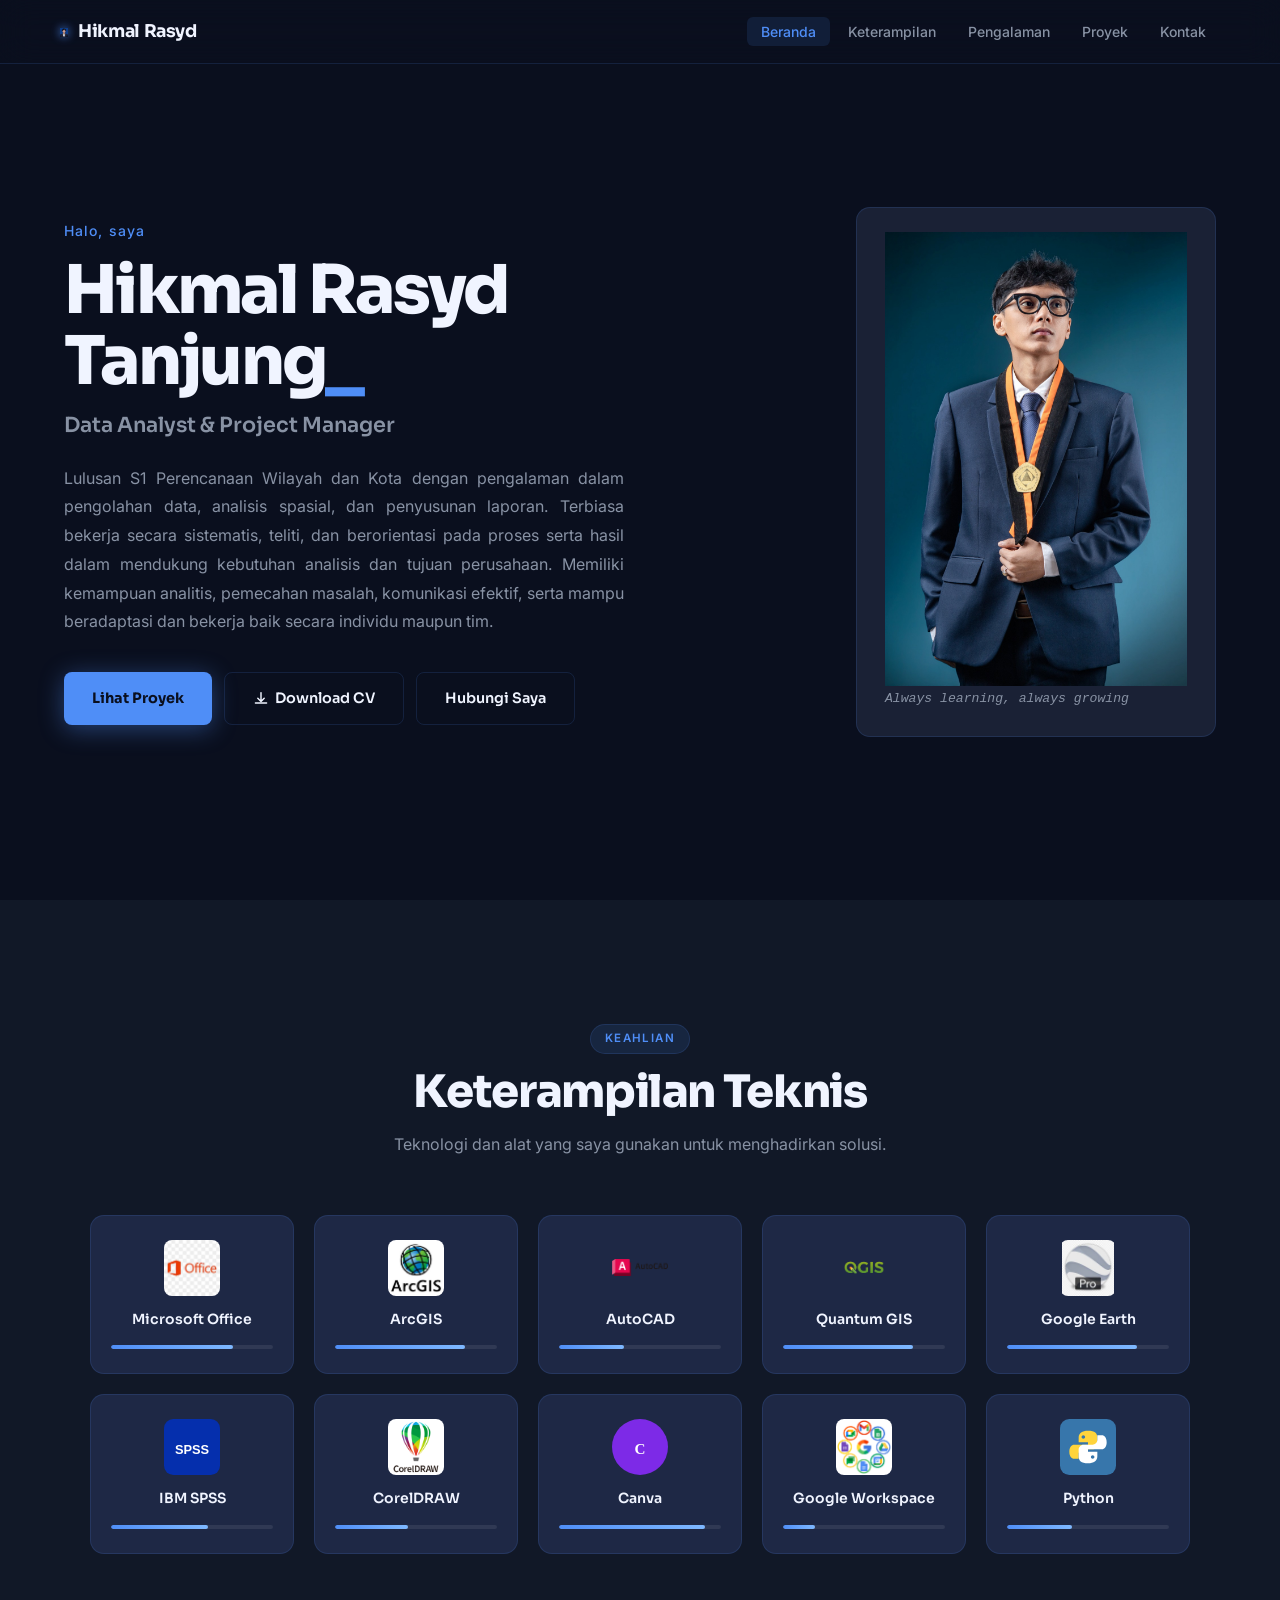
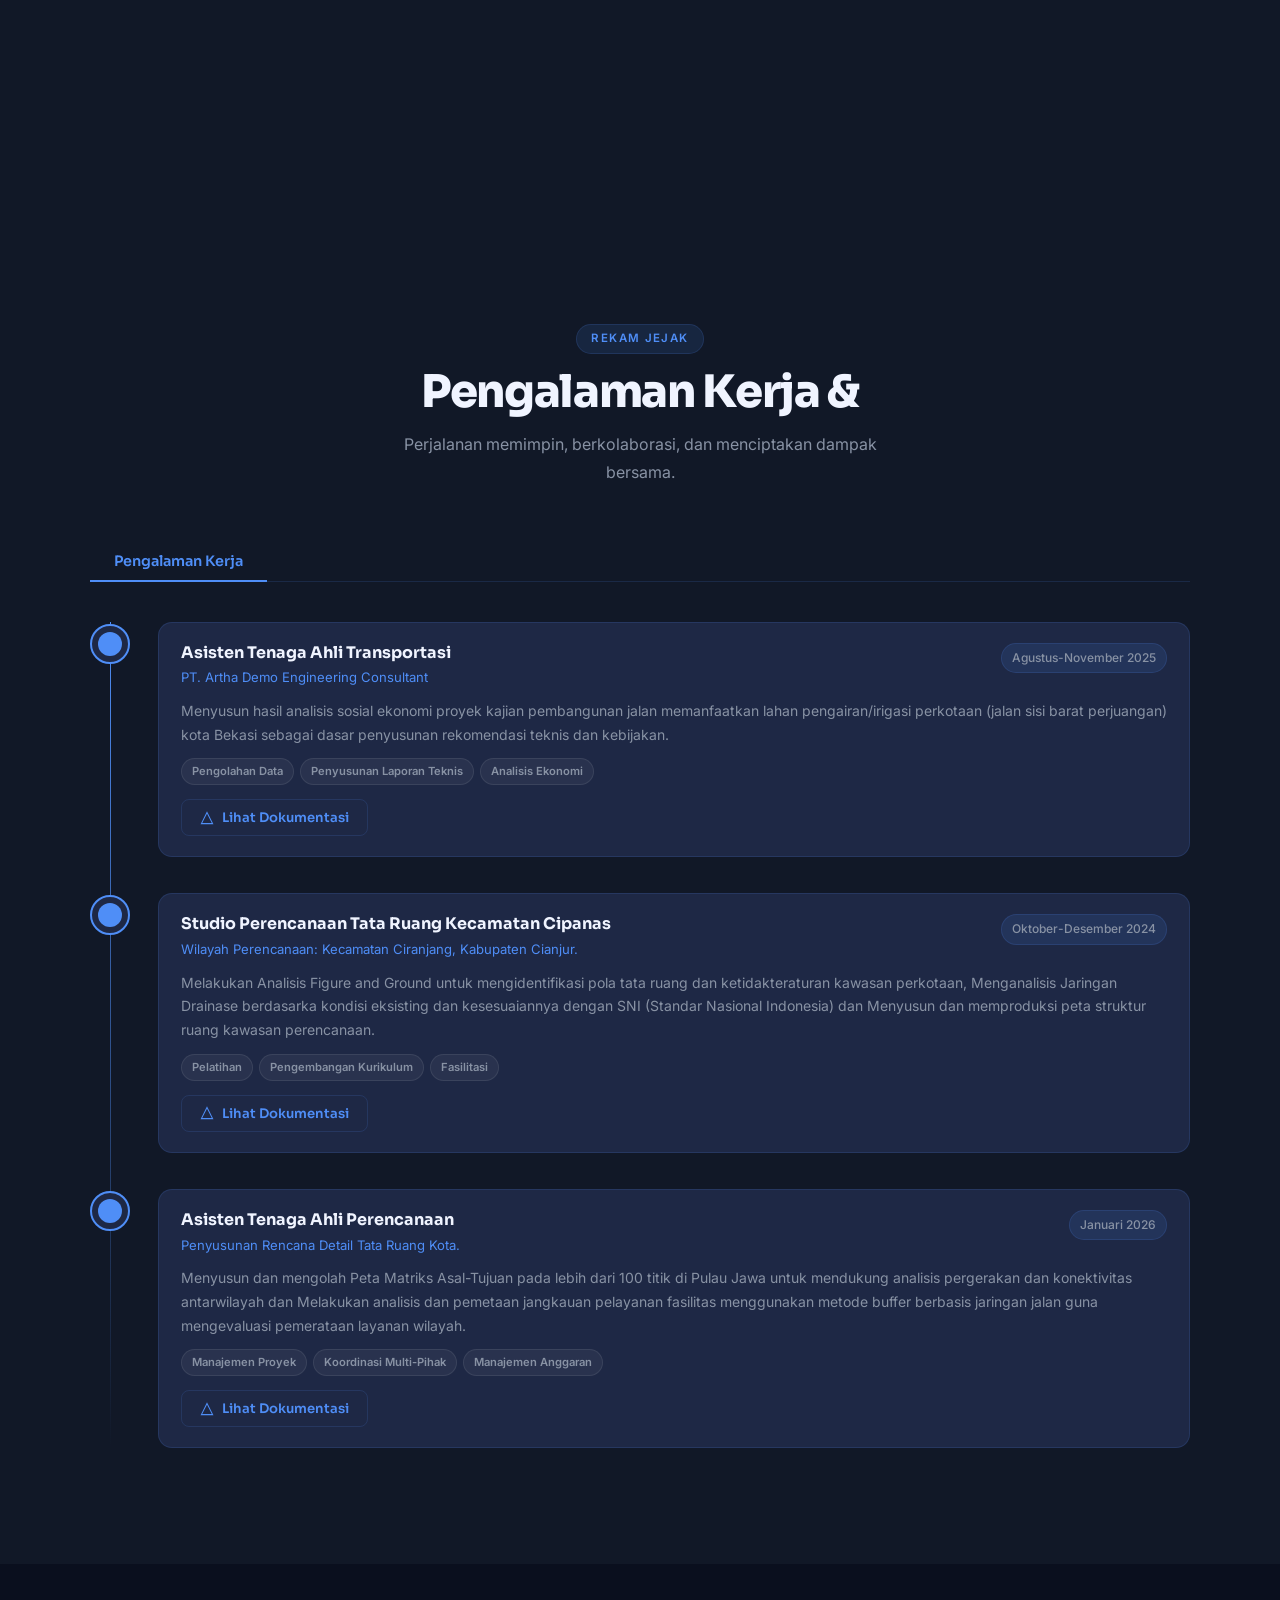
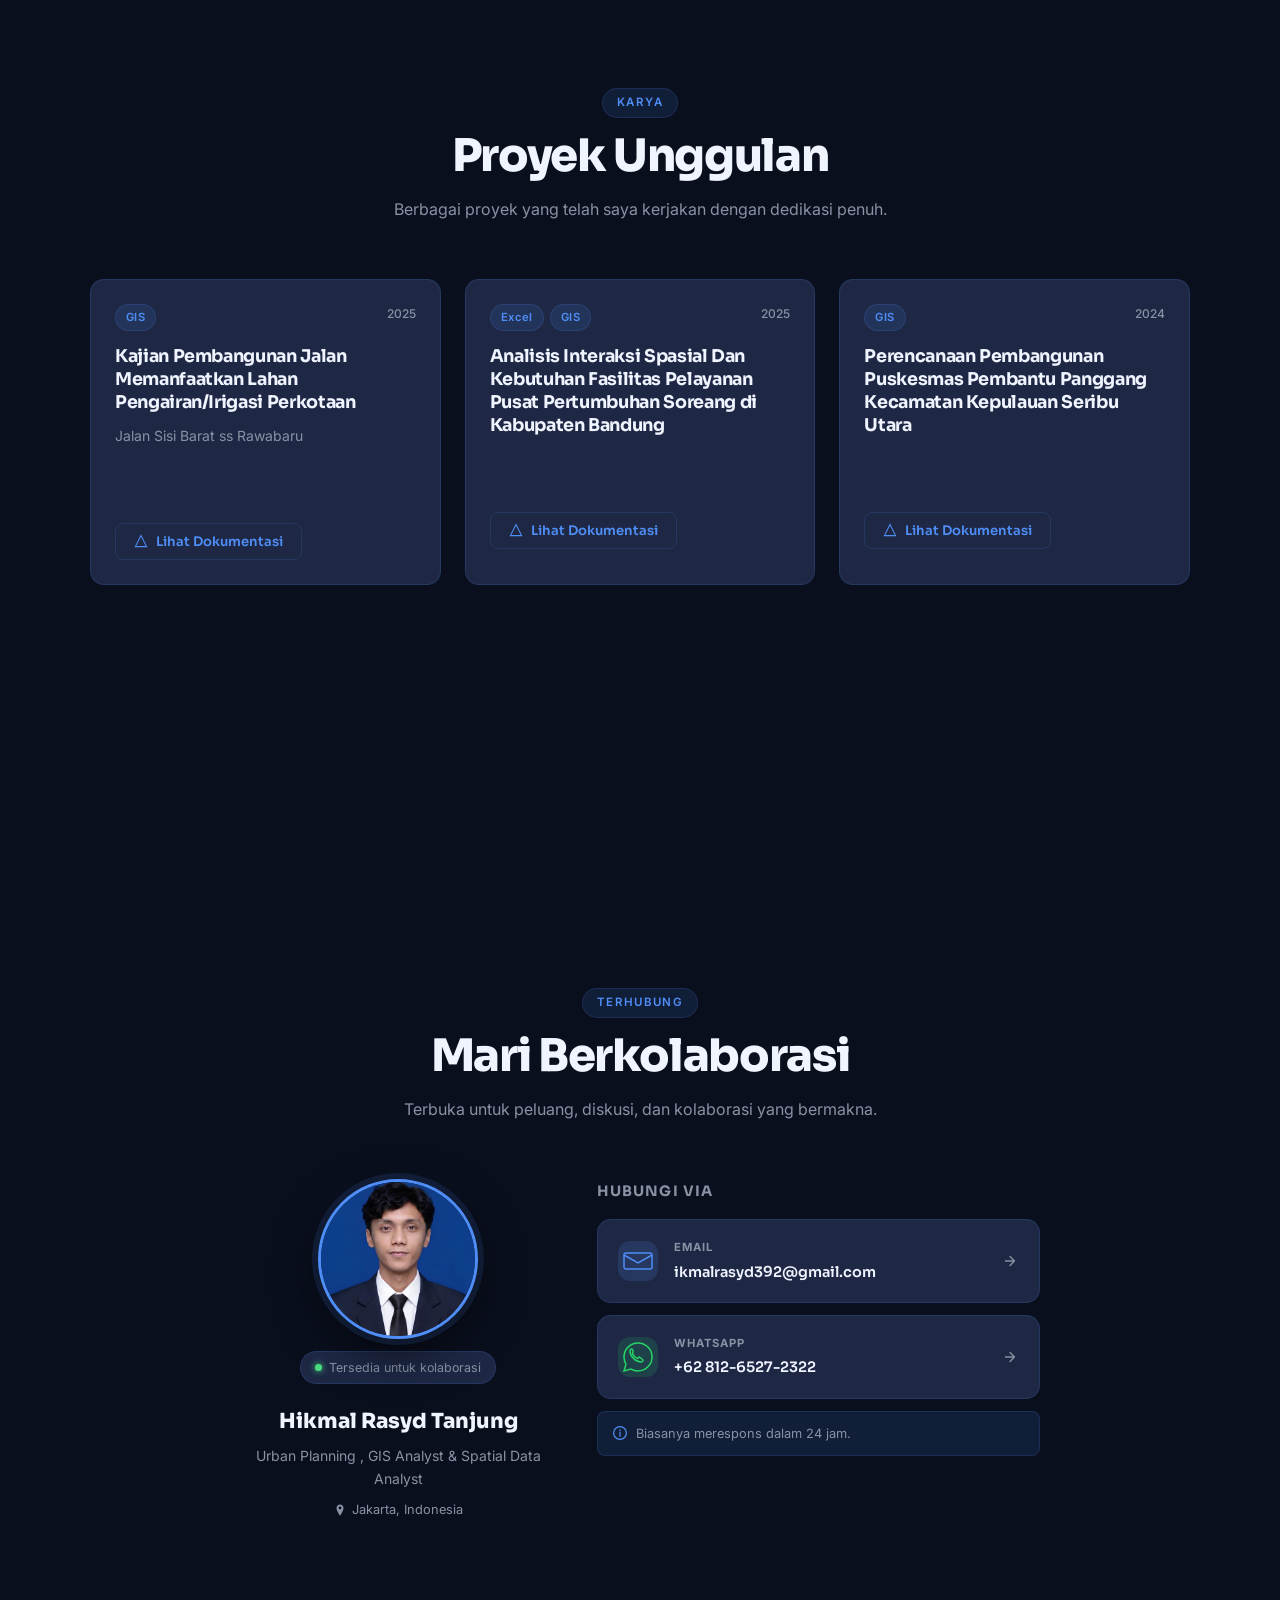
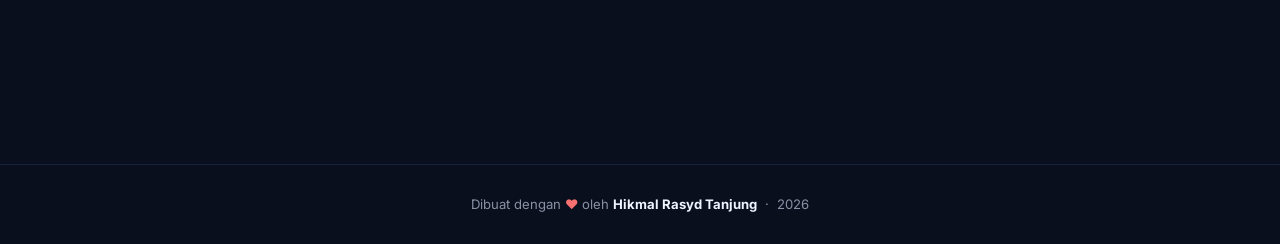
==== commit 734ba54c: "Fix section title and remove organization button" ====
--- a/index2.html
+++ b/index2.html
@@ -301,7 +301,7 @@
       <div class="section-inner">
         <div class="section-header">
           <span class="section-tag">Rekam Jejak</span>
-          <h2 class="section-title">Pengalaman Kerja &amp; Organisasi</h2>
+          <h2 class="section-title">Pengalaman Kerja &amp; </h2>
           <p class="section-sub">
             Perjalanan memimpin, berkolaborasi, dan menciptakan dampak bersama.
           </p>
@@ -311,7 +311,6 @@
           <button class="exp-tab active" data-tab="leadership">
             Pengalaman Kerja
           </button>
-          <button class="exp-tab" data-tab="organization">Organisasi</button>
         </div>
 
         <div class="exp-timeline" id="tab-leadership">
